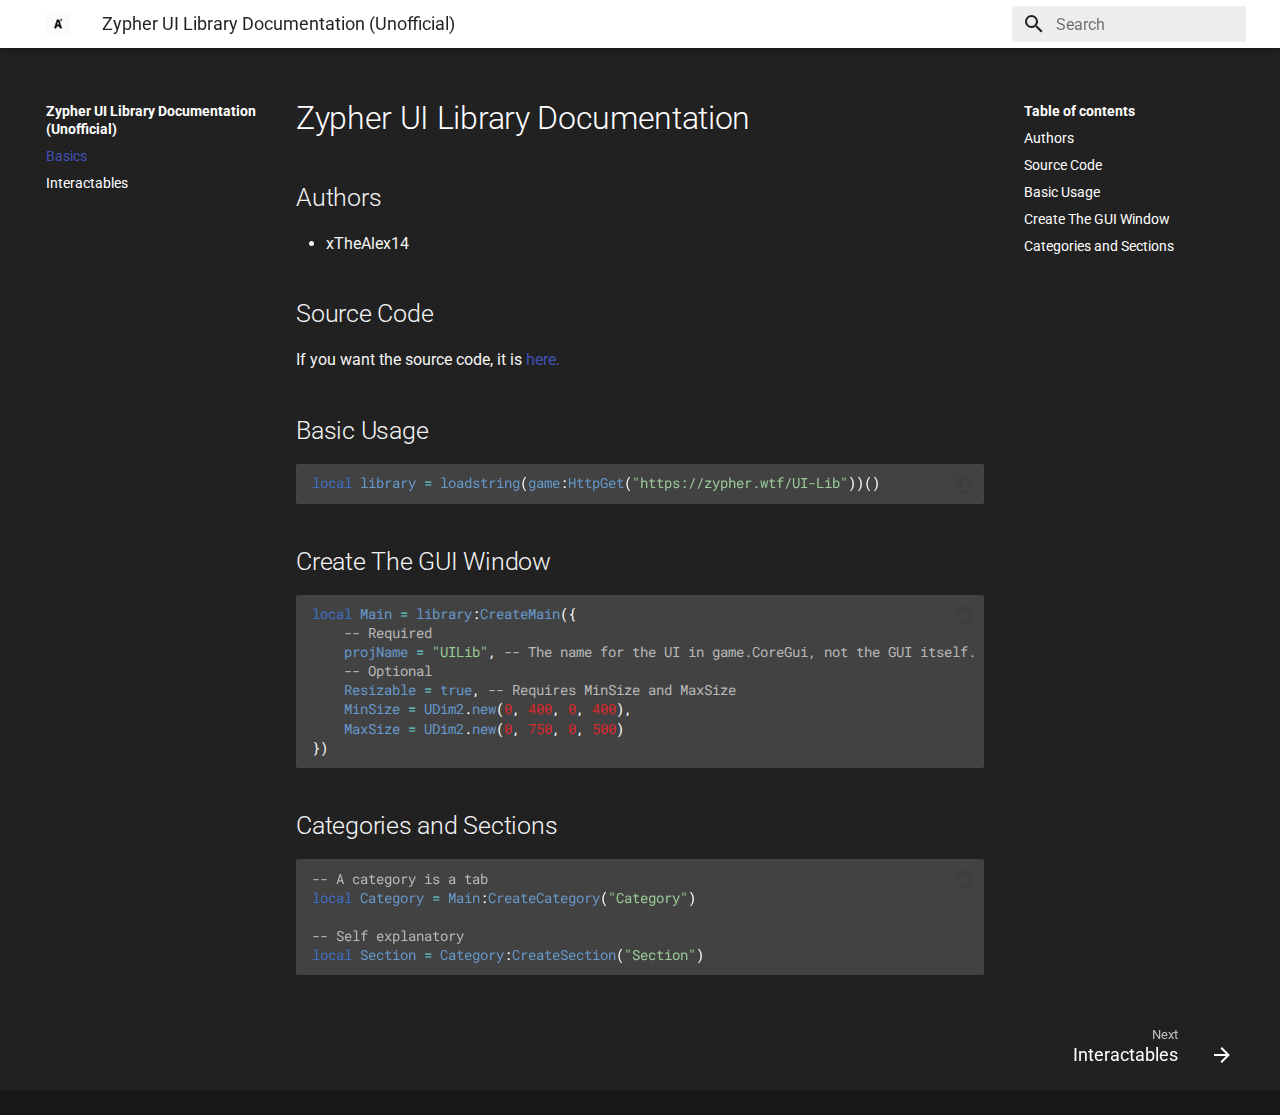
==== index.html @ fa1dda00 "Deployed f3097f0 with MkDocs version: 1.1.2" ====
<!doctype html>
<html lang="en" class="no-js">
  <head>
    
      <meta charset="utf-8">
      <meta name="viewport" content="width=device-width,initial-scale=1">
      
      
      
      
      <link rel="shortcut icon" href="images/favicon.png">
      <meta name="generator" content="mkdocs-1.1.2, mkdocs-material-6.2.8">
    
    
      
        <title>Zypher UI Library Documentation (Unofficial)</title>
      
    
    
      <link rel="stylesheet" href="assets/stylesheets/main.cb6bc1d0.min.css">
      
        
        <link rel="stylesheet" href="assets/stylesheets/palette.39b8e14a.min.css">
        
          
          
          <meta name="theme-color" content="#ffffff">
        
      
    
    
    
      
        
        <link rel="preconnect" href="https://fonts.gstatic.com" crossorigin>
        <link rel="stylesheet" href="https://fonts.googleapis.com/css?family=Roboto:300,400,400i,700%7CRoboto+Mono&display=fallback">
        <style>body,input{font-family:"Roboto",-apple-system,BlinkMacSystemFont,Helvetica,Arial,sans-serif}code,kbd,pre{font-family:"Roboto Mono",SFMono-Regular,Consolas,Menlo,monospace}</style>
      
    
    
    
      <link rel="stylesheet" href="stylesheets/dark_theme.css">
    
      <link rel="stylesheet" href="stylesheets/codehilite.css">
    
      <link rel="stylesheet" href="stylesheets/styles.css">
    
    
      
    
    
<link rel='icon' type="image/png" href='https://cdn.soldexe.tk/l9nUzdSO.png' />
<meta property="og:type" content="website" />
<meta property="og:title" content="Alpha X" />
<meta property="og:description" content="Alpha X Script Documentation" />
<meta property="og:url" content="None" />
<meta property="og:image" content="https://cdn.soldexe.tk/l9nUzdSO.png" />

  </head>
  
  
    
    
    
    
    
    <body dir="ltr" data-md-color-scheme="" data-md-color-primary="white" data-md-color-accent="gray">
      
  
    
    <input class="md-toggle" data-md-toggle="drawer" type="checkbox" id="__drawer" autocomplete="off">
    <input class="md-toggle" data-md-toggle="search" type="checkbox" id="__search" autocomplete="off">
    <label class="md-overlay" for="__drawer"></label>
    <div data-md-component="skip">
      
        
        <a href="#zypher-ui-library-documentation" class="md-skip">
          Skip to content
        </a>
      
    </div>
    <div data-md-component="announce">
      
    </div>
    
      

<header class="md-header" data-md-component="header">
  <nav class="md-header-nav md-grid" aria-label="Header">
    <a href="." title="Zypher UI Library Documentation (Unofficial)" class="md-header-nav__button md-logo" aria-label="Zypher UI Library Documentation (Unofficial)">
      
  <img src="assets/logo.png" alt="logo">

    </a>
    <label class="md-header-nav__button md-icon" for="__drawer">
      <svg xmlns="http://www.w3.org/2000/svg" viewBox="0 0 24 24"><path d="M3 6h18v2H3V6m0 5h18v2H3v-2m0 5h18v2H3v-2z"/></svg>
    </label>
    <div class="md-header-nav__title" data-md-component="header-title">
      <div class="md-header-nav__ellipsis">
        <div class="md-header-nav__topic">
          <span class="md-ellipsis">
            Zypher UI Library Documentation (Unofficial)
          </span>
        </div>
        <div class="md-header-nav__topic">
          <span class="md-ellipsis">
            
              Basics
            
          </span>
        </div>
      </div>
    </div>
    
      <label class="md-header-nav__button md-icon" for="__search">
        <svg xmlns="http://www.w3.org/2000/svg" viewBox="0 0 24 24"><path d="M9.5 3A6.5 6.5 0 0116 9.5c0 1.61-.59 3.09-1.56 4.23l.27.27h.79l5 5-1.5 1.5-5-5v-.79l-.27-.27A6.516 6.516 0 019.5 16 6.5 6.5 0 013 9.5 6.5 6.5 0 019.5 3m0 2C7 5 5 7 5 9.5S7 14 9.5 14 14 12 14 9.5 12 5 9.5 5z"/></svg>
      </label>
      
<div class="md-search" data-md-component="search" role="dialog">
  <label class="md-search__overlay" for="__search"></label>
  <div class="md-search__inner" role="search">
    <form class="md-search__form" name="search">
      <input type="text" class="md-search__input" name="query" aria-label="Search" placeholder="Search" autocapitalize="off" autocorrect="off" autocomplete="off" spellcheck="false" data-md-component="search-query" data-md-state="active" required>
      <label class="md-search__icon md-icon" for="__search">
        <svg xmlns="http://www.w3.org/2000/svg" viewBox="0 0 24 24"><path d="M9.5 3A6.5 6.5 0 0116 9.5c0 1.61-.59 3.09-1.56 4.23l.27.27h.79l5 5-1.5 1.5-5-5v-.79l-.27-.27A6.516 6.516 0 019.5 16 6.5 6.5 0 013 9.5 6.5 6.5 0 019.5 3m0 2C7 5 5 7 5 9.5S7 14 9.5 14 14 12 14 9.5 12 5 9.5 5z"/></svg>
        <svg xmlns="http://www.w3.org/2000/svg" viewBox="0 0 24 24"><path d="M20 11v2H8l5.5 5.5-1.42 1.42L4.16 12l7.92-7.92L13.5 5.5 8 11h12z"/></svg>
      </label>
      <button type="reset" class="md-search__icon md-icon" aria-label="Clear" data-md-component="search-reset" tabindex="-1">
        <svg xmlns="http://www.w3.org/2000/svg" viewBox="0 0 24 24"><path d="M19 6.41L17.59 5 12 10.59 6.41 5 5 6.41 10.59 12 5 17.59 6.41 19 12 13.41 17.59 19 19 17.59 13.41 12 19 6.41z"/></svg>
      </button>
    </form>
    <div class="md-search__output">
      <div class="md-search__scrollwrap" data-md-scrollfix>
        <div class="md-search-result" data-md-component="search-result">
          <div class="md-search-result__meta">
            Initializing search
          </div>
          <ol class="md-search-result__list"></ol>
        </div>
      </div>
    </div>
  </div>
</div>
    
    
  </nav>
</header>
    
    <div class="md-container" data-md-component="container">
      
      
        
      
      <main class="md-main" data-md-component="main">
        <div class="md-main__inner md-grid">
          
            
              
              <div class="md-sidebar md-sidebar--primary" data-md-component="navigation" >
                <div class="md-sidebar__scrollwrap">
                  <div class="md-sidebar__inner">
                    




<nav class="md-nav md-nav--primary" aria-label="Navigation" data-md-level="0">
  <label class="md-nav__title" for="__drawer">
    <a href="." title="Zypher UI Library Documentation (Unofficial)" class="md-nav__button md-logo" aria-label="Zypher UI Library Documentation (Unofficial)">
      
  <img src="assets/logo.png" alt="logo">

    </a>
    Zypher UI Library Documentation (Unofficial)
  </label>
  
  <ul class="md-nav__list" data-md-scrollfix>
    
      
      
      

  
  
    
  
  
    <li class="md-nav__item md-nav__item--active">
      
      <input class="md-nav__toggle md-toggle" data-md-toggle="toc" type="checkbox" id="__toc">
      
        
      
      
        <label class="md-nav__link md-nav__link--active" for="__toc">
          Basics
          <span class="md-nav__icon md-icon"></span>
        </label>
      
      <a href="." class="md-nav__link md-nav__link--active">
        Basics
      </a>
      
        
<nav class="md-nav md-nav--secondary" aria-label="Table of contents">
  
  
    
  
  
    <label class="md-nav__title" for="__toc">
      <span class="md-nav__icon md-icon"></span>
      Table of contents
    </label>
    <ul class="md-nav__list" data-md-scrollfix>
      
        <li class="md-nav__item">
  <a href="#authors" class="md-nav__link">
    Authors
  </a>
  
</li>
      
        <li class="md-nav__item">
  <a href="#source-code" class="md-nav__link">
    Source Code
  </a>
  
</li>
      
        <li class="md-nav__item">
  <a href="#basic-usage" class="md-nav__link">
    Basic Usage
  </a>
  
</li>
      
        <li class="md-nav__item">
  <a href="#create-the-gui-window" class="md-nav__link">
    Create The GUI Window
  </a>
  
</li>
      
        <li class="md-nav__item">
  <a href="#categories-and-sections" class="md-nav__link">
    Categories and Sections
  </a>
  
</li>
      
    </ul>
  
</nav>
      
    </li>
  

    
      
      
      

  
  
  
    <li class="md-nav__item">
      <a href="interactables/" class="md-nav__link">
        Interactables
      </a>
    </li>
  

    
  </ul>
</nav>
                  </div>
                </div>
              </div>
            
            
              
              <div class="md-sidebar md-sidebar--secondary" data-md-component="toc" >
                <div class="md-sidebar__scrollwrap">
                  <div class="md-sidebar__inner">
                    
<nav class="md-nav md-nav--secondary" aria-label="Table of contents">
  
  
    
  
  
    <label class="md-nav__title" for="__toc">
      <span class="md-nav__icon md-icon"></span>
      Table of contents
    </label>
    <ul class="md-nav__list" data-md-scrollfix>
      
        <li class="md-nav__item">
  <a href="#authors" class="md-nav__link">
    Authors
  </a>
  
</li>
      
        <li class="md-nav__item">
  <a href="#source-code" class="md-nav__link">
    Source Code
  </a>
  
</li>
      
        <li class="md-nav__item">
  <a href="#basic-usage" class="md-nav__link">
    Basic Usage
  </a>
  
</li>
      
        <li class="md-nav__item">
  <a href="#create-the-gui-window" class="md-nav__link">
    Create The GUI Window
  </a>
  
</li>
      
        <li class="md-nav__item">
  <a href="#categories-and-sections" class="md-nav__link">
    Categories and Sections
  </a>
  
</li>
      
    </ul>
  
</nav>
                  </div>
                </div>
              </div>
            
          
          <div class="md-content">
            <article class="md-content__inner md-typeset">
              
                
                
                <h1 id="zypher-ui-library-documentation">Zypher UI Library Documentation</h1>
<h2 id="authors">Authors</h2>
<ul>
<li>xTheAlex14</li>
</ul>
<h2 id="source-code">Source Code</h2>
<p>If you want the source code, it is <a href="https://zypher.wtf/UI-Lib">here.</a></p>
<h2 id="basic-usage">Basic Usage</h2>
<div class="highlight"><pre><span></span><code><span class="kd">local</span> <span class="n">library</span> <span class="o">=</span> <span class="n">loadstring</span><span class="p">(</span><span class="n">game</span><span class="p">:</span><span class="n">HttpGet</span><span class="p">(</span><span class="s2">&quot;https://zypher.wtf/UI-Lib&quot;</span><span class="p">))()</span>
</code></pre></div>
<h2 id="create-the-gui-window">Create The GUI Window</h2>
<div class="highlight"><pre><span></span><code><span class="kd">local</span> <span class="n">Main</span> <span class="o">=</span> <span class="n">library</span><span class="p">:</span><span class="n">CreateMain</span><span class="p">({</span>
    <span class="c1">-- Required</span>
    <span class="n">projName</span> <span class="o">=</span> <span class="s2">&quot;UILib&quot;</span><span class="p">,</span> <span class="c1">-- The name for the UI in game.CoreGui, not the GUI itself.</span>
    <span class="c1">-- Optional</span>
    <span class="n">Resizable</span> <span class="o">=</span> <span class="kc">true</span><span class="p">,</span> <span class="c1">-- Requires MinSize and MaxSize</span>
    <span class="n">MinSize</span> <span class="o">=</span> <span class="n">UDim2</span><span class="p">.</span><span class="n">new</span><span class="p">(</span><span class="mi">0</span><span class="p">,</span> <span class="mi">400</span><span class="p">,</span> <span class="mi">0</span><span class="p">,</span> <span class="mi">400</span><span class="p">),</span>
    <span class="n">MaxSize</span> <span class="o">=</span> <span class="n">UDim2</span><span class="p">.</span><span class="n">new</span><span class="p">(</span><span class="mi">0</span><span class="p">,</span> <span class="mi">750</span><span class="p">,</span> <span class="mi">0</span><span class="p">,</span> <span class="mi">500</span><span class="p">)</span>
<span class="p">})</span>
</code></pre></div>
<h2 id="categories-and-sections">Categories and Sections</h2>
<div class="highlight"><pre><span></span><code><span class="c1">-- A category is a tab</span>
<span class="kd">local</span> <span class="n">Category</span> <span class="o">=</span> <span class="n">Main</span><span class="p">:</span><span class="n">CreateCategory</span><span class="p">(</span><span class="s2">&quot;Category&quot;</span><span class="p">)</span>

<span class="c1">-- Self explanatory</span>
<span class="kd">local</span> <span class="n">Section</span> <span class="o">=</span> <span class="n">Category</span><span class="p">:</span><span class="n">CreateSection</span><span class="p">(</span><span class="s2">&quot;Section&quot;</span><span class="p">)</span>
</code></pre></div>
                
              
              
                


              
            </article>
          </div>
        </div>
      </main>
      
        
<footer class="md-footer">
  
    <div class="md-footer-nav">
      <nav class="md-footer-nav__inner md-grid" aria-label="Footer">
        
        
          <a href="interactables/" class="md-footer-nav__link md-footer-nav__link--next" rel="next">
            <div class="md-footer-nav__title">
              <div class="md-ellipsis">
                <span class="md-footer-nav__direction">
                  Next
                </span>
                Interactables
              </div>
            </div>
            <div class="md-footer-nav__button md-icon">
              <svg xmlns="http://www.w3.org/2000/svg" viewBox="0 0 24 24"><path d="M4 11v2h12l-5.5 5.5 1.42 1.42L19.84 12l-7.92-7.92L10.5 5.5 16 11H4z"/></svg>
            </div>
          </a>
        
      </nav>
    </div>
  
  <div class="md-footer-meta md-typeset">
    <div class="md-footer-meta__inner md-grid">
      <div class="md-footer-copyright">
        
      </div>
      
    </div>
  </div>
</footer>
      
    </div>
    
      <script src="assets/javascripts/vendor.18f0862e.min.js"></script>
      <script src="assets/javascripts/bundle.994580cf.min.js"></script><script id="__lang" type="application/json">{"clipboard.copy": "Copy to clipboard", "clipboard.copied": "Copied to clipboard", "search.config.lang": "en", "search.config.pipeline": "trimmer, stopWordFilter", "search.config.separator": "[\\s\\-]+", "search.placeholder": "Search", "search.result.placeholder": "Type to start searching", "search.result.none": "No matching documents", "search.result.one": "1 matching document", "search.result.other": "# matching documents", "search.result.more.one": "1 more on this page", "search.result.more.other": "# more on this page", "search.result.term.missing": "Missing"}</script>
      
      <script>
        app = initialize({
          base: ".",
          features: [],
          search: Object.assign({
            worker: "assets/javascripts/worker/search.9c0e82ba.min.js"
          }, typeof search !== "undefined" && search)
        })
      </script>
      
    
  </body>
</html>
---- assets/stylesheets/main.cb6bc1d0.min.css ----
html{box-sizing:border-box;-webkit-text-size-adjust:none;-moz-text-size-adjust:none;-ms-text-size-adjust:none;text-size-adjust:none}*,*::before,*::after{box-sizing:inherit}body{margin:0}a,button,label,input{-webkit-tap-highlight-color:transparent}a{color:inherit;text-decoration:none}hr{display:block;box-sizing:content-box;height:.05rem;padding:0;overflow:visible;border:0}small{font-size:80%}sub,sup{line-height:1em}img{border-style:none}table{border-collapse:separate;border-spacing:0}td,th{font-weight:400;vertical-align:top}button{margin:0;padding:0;font-size:inherit;background:transparent;border:0}input{border:0;outline:none}:root{--md-default-fg-color: hsla(0, 0%, 0%, 0.87);--md-default-fg-color--light: hsla(0, 0%, 0%, 0.54);--md-default-fg-color--lighter: hsla(0, 0%, 0%, 0.32);--md-default-fg-color--lightest: hsla(0, 0%, 0%, 0.07);--md-default-bg-color: hsla(0, 0%, 100%, 1);--md-default-bg-color--light: hsla(0, 0%, 100%, 0.7);--md-default-bg-color--lighter: hsla(0, 0%, 100%, 0.3);--md-default-bg-color--lightest: hsla(0, 0%, 100%, 0.12);--md-primary-fg-color: hsla(231, 48%, 48%, 1);--md-primary-fg-color--light: hsla(231, 44%, 56%, 1);--md-primary-fg-color--dark: hsla(232, 54%, 41%, 1);--md-primary-bg-color: hsla(0, 0%, 100%, 1);--md-primary-bg-color--light: hsla(0, 0%, 100%, 0.7);--md-accent-fg-color: hsla(231, 99%, 66%, 1);--md-accent-fg-color--transparent: hsla(231, 99%, 66%, 0.1);--md-accent-bg-color: hsla(0, 0%, 100%, 1);--md-accent-bg-color--light: hsla(0, 0%, 100%, 0.7)}:root>*{--md-code-fg-color: hsla(200, 18%, 26%, 1);--md-code-bg-color: hsla(0, 0%, 96%, 1);--md-code-hl-color: hsla(60, 100%, 50%, 0.5);--md-code-hl-number-color: hsla(0, 67%, 50%, 1);--md-code-hl-special-color: hsla(340, 83%, 47%, 1);--md-code-hl-function-color: hsla(291, 45%, 50%, 1);--md-code-hl-constant-color: hsla(250, 63%, 60%, 1);--md-code-hl-keyword-color: hsla(219, 54%, 51%, 1);--md-code-hl-string-color: hsla(150, 63%, 30%, 1);--md-code-hl-name-color: var(--md-code-fg-color);--md-code-hl-operator-color: var(--md-default-fg-color--light);--md-code-hl-punctuation-color: var(--md-default-fg-color--light);--md-code-hl-comment-color: var(--md-default-fg-color--light);--md-code-hl-generic-color: var(--md-default-fg-color--light);--md-code-hl-variable-color: var(--md-default-fg-color--light);--md-typeset-color: var(--md-default-fg-color);--md-typeset-a-color: var(--md-primary-fg-color);--md-typeset-mark-color: hsla(60, 100%, 50%, 0.5);--md-typeset-del-color: hsla(6, 90%, 60%, 0.15);--md-typeset-ins-color: hsla(150, 90%, 44%, 0.15);--md-typeset-kbd-color: hsla(0, 0%, 98%, 1);--md-typeset-kbd-accent-color: hsla(0, 100%, 100%, 1);--md-typeset-kbd-border-color: hsla(0, 0%, 72%, 1);--md-admonition-fg-color: var(--md-default-fg-color);--md-admonition-bg-color: var(--md-default-bg-color);--md-footer-fg-color: hsla(0, 0%, 100%, 1);--md-footer-fg-color--light: hsla(0, 0%, 100%, 0.7);--md-footer-fg-color--lighter: hsla(0, 0%, 100%, 0.3);--md-footer-bg-color: hsla(0, 0%, 0%, 0.87);--md-footer-bg-color--dark: hsla(0, 0%, 0%, 0.32)}.md-icon svg{display:block;width:1.2rem;height:1.2rem;fill:currentColor}body{-webkit-font-smoothing:antialiased;-moz-osx-font-smoothing:grayscale}body,input{color:var(--md-typeset-color);font-feature-settings:"kern","liga";font-family:-apple-system,BlinkMacSystemFont,Helvetica,Arial,sans-serif}code,pre,kbd{color:var(--md-typeset-color);font-feature-settings:"kern";font-family:SFMono-Regular,Consolas,Menlo,monospace}:root{--md-typeset-table--ascending: url("data:image/svg+xml;charset=utf-8,<?xml version='1.0' encoding='UTF-8'?><!DOCTYPE svg PUBLIC '-//W3C//DTD SVG 1.1//EN' 'http://www.w3.org/Graphics/SVG/1.1/DTD/svg11.dtd'><svg xmlns='http://www.w3.org/2000/svg' xmlns:xlink='http://www.w3.org/1999/xlink' version='1.1' id='mdi-arrow-down' width='24' height='24' viewBox='0 0 24 24'><path d='M11,4H13V16L18.5,10.5L19.92,11.92L12,19.84L4.08,11.92L5.5,10.5L11,16V4Z'/></svg>");--md-typeset-table--descending: url("data:image/svg+xml;charset=utf-8,<?xml version='1.0' encoding='UTF-8'?><!DOCTYPE svg PUBLIC '-//W3C//DTD SVG 1.1//EN' 'http://www.w3.org/Graphics/SVG/1.1/DTD/svg11.dtd'><svg xmlns='http://www.w3.org/2000/svg' xmlns:xlink='http://www.w3.org/1999/xlink' version='1.1' id='mdi-arrow-up' width='24' height='24' viewBox='0 0 24 24'><path d='M13,20H11V8L5.5,13.5L4.08,12.08L12,4.16L19.92,12.08L18.5,13.5L13,8V20Z'/></svg>")}.md-typeset{font-size:.8rem;line-height:1.6;-webkit-print-color-adjust:exact;color-adjust:exact}@media print{.md-typeset{font-size:.68rem}}.md-typeset p,.md-typeset ul,.md-typeset ol,.md-typeset dl,.md-typeset blockquote{margin:1em 0}.md-typeset h1{margin:0 0 1.25em;color:var(--md-default-fg-color--light);font-weight:300;font-size:2em;line-height:1.3;letter-spacing:-0.01em}.md-typeset h2{margin:1.6em 0 .64em;font-weight:300;font-size:1.5625em;line-height:1.4;letter-spacing:-0.01em}.md-typeset h3{margin:1.6em 0 .8em;font-weight:400;font-size:1.25em;line-height:1.5;letter-spacing:-0.01em}.md-typeset h2+h3{margin-top:.8em}.md-typeset h4{margin:1em 0;font-weight:700;letter-spacing:-0.01em}.md-typeset h5,.md-typeset h6{margin:1.25em 0;color:var(--md-default-fg-color--light);font-weight:700;font-size:.8em;letter-spacing:-0.01em}.md-typeset h5{text-transform:uppercase}.md-typeset hr{margin:1.5em 0;border-bottom:.05rem solid var(--md-default-fg-color--lightest)}.md-typeset a{color:var(--md-typeset-a-color);word-break:break-word}.md-typeset a,.md-typeset a::before{transition:color 125ms}.md-typeset a:focus,.md-typeset a:hover{color:var(--md-accent-fg-color)}.md-typeset code,.md-typeset pre,.md-typeset kbd{color:var(--md-code-fg-color);direction:ltr}@media print{.md-typeset code,.md-typeset pre,.md-typeset kbd{white-space:pre-wrap}}.md-typeset code{padding:0 .2941176471em;font-size:.85em;word-break:break-word;background-color:var(--md-code-bg-color);border-radius:.1rem;-webkit-box-decoration-break:clone;box-decoration-break:clone}.md-typeset code:not(.focus-visible){outline:none;-webkit-tap-highlight-color:transparent}.md-typeset h1 code,.md-typeset h2 code,.md-typeset h3 code,.md-typeset h4 code,.md-typeset h5 code,.md-typeset h6 code{margin:initial;padding:initial;background-color:transparent;box-shadow:none}.md-typeset a>code{color:currentColor}.md-typeset pre{position:relative;margin:1em 0;line-height:1.4}.md-typeset pre>code{display:block;margin:0;padding:.7720588235em 1.1764705882em;overflow:auto;word-break:normal;box-shadow:none;-webkit-box-decoration-break:slice;box-decoration-break:slice;touch-action:auto;scrollbar-width:thin;scrollbar-color:var(--md-default-fg-color--lighter) transparent}.md-typeset pre>code:hover{scrollbar-color:var(--md-accent-fg-color) transparent}.md-typeset pre>code::-webkit-scrollbar{width:.2rem;height:.2rem}.md-typeset pre>code::-webkit-scrollbar-thumb{background-color:var(--md-default-fg-color--lighter)}.md-typeset pre>code::-webkit-scrollbar-thumb:hover{background-color:var(--md-accent-fg-color)}@media screen and (max-width: 44.9375em){.md-typeset>pre{margin:1em -0.8rem}.md-typeset>pre code{border-radius:0}}.md-typeset kbd{display:inline-block;padding:0 .6666666667em;color:var(--md-default-fg-color);font-size:.75em;vertical-align:text-top;word-break:break-word;background-color:var(--md-typeset-kbd-color);border-radius:.1rem;box-shadow:0 .1rem 0 .05rem var(--md-typeset-kbd-border-color),0 .1rem 0 var(--md-typeset-kbd-border-color),0 -0.1rem .2rem var(--md-typeset-kbd-accent-color) inset}.md-typeset mark{color:inherit;word-break:break-word;background-color:var(--md-typeset-mark-color);-webkit-box-decoration-break:clone;box-decoration-break:clone}.md-typeset abbr{text-decoration:none;border-bottom:.05rem dotted var(--md-default-fg-color--light);cursor:help}@media(hover: none){.md-typeset abbr{position:relative}.md-typeset abbr[title]:focus::after,.md-typeset abbr[title]:hover::after{box-shadow:0 2px 2px 0 rgba(0,0,0,.14),0 1px 5px 0 rgba(0,0,0,.12),0 3px 1px -2px rgba(0,0,0,.2);position:absolute;left:0;display:inline-block;width:auto;min-width:-webkit-max-content;min-width:-moz-max-content;min-width:max-content;max-width:80%;margin-top:2em;padding:.2rem .3rem;color:var(--md-default-bg-color);font-size:.7rem;background-color:var(--md-default-fg-color);border-radius:.1rem;content:attr(title)}}.md-typeset small{opacity:.75}.md-typeset sup,.md-typeset sub{margin-left:.078125em}[dir=rtl] .md-typeset sup,[dir=rtl] .md-typeset sub{margin-right:.078125em;margin-left:initial}.md-typeset blockquote{padding-left:.6rem;color:var(--md-default-fg-color--light);border-left:.2rem solid var(--md-default-fg-color--lighter)}[dir=rtl] .md-typeset blockquote{padding-right:.6rem;padding-left:initial;border-right:.2rem solid var(--md-default-fg-color--lighter);border-left:initial}.md-typeset ul{list-style-type:disc}.md-typeset ul,.md-typeset ol{margin-left:.625em;padding:0}[dir=rtl] .md-typeset ul,[dir=rtl] .md-typeset ol{margin-right:.625em;margin-left:initial}.md-typeset ul ol,.md-typeset ol ol{list-style-type:lower-alpha}.md-typeset ul ol ol,.md-typeset ol ol ol{list-style-type:lower-roman}.md-typeset ul li,.md-typeset ol li{margin-bottom:.5em;margin-left:1.25em}[dir=rtl] .md-typeset ul li,[dir=rtl] .md-typeset ol li{margin-right:1.25em;margin-left:initial}.md-typeset ul li p,.md-typeset ul li blockquote,.md-typeset ol li p,.md-typeset ol li blockquote{margin:.5em 0}.md-typeset ul li:last-child,.md-typeset ol li:last-child{margin-bottom:0}.md-typeset ul li ul,.md-typeset ul li ol,.md-typeset ol li ul,.md-typeset ol li ol{margin:.5em 0 .5em .625em}[dir=rtl] .md-typeset ul li ul,[dir=rtl] .md-typeset ul li ol,[dir=rtl] .md-typeset ol li ul,[dir=rtl] .md-typeset ol li ol{margin-right:.625em;margin-left:initial}.md-typeset dd{margin:1em 0 1.5em 1.875em}[dir=rtl] .md-typeset dd{margin-right:1.875em;margin-left:initial}.md-typeset img,.md-typeset svg{max-width:100%;height:auto}.md-typeset img[align=left],.md-typeset svg[align=left]{margin:1em;margin-left:0}.md-typeset img[align=right],.md-typeset svg[align=right]{margin:1em;margin-right:0}.md-typeset img[align]:only-child,.md-typeset svg[align]:only-child{margin-top:0}.md-typeset figure{width:-webkit-fit-content;width:-moz-fit-content;width:fit-content;max-width:100%;margin:0 auto;text-align:center}.md-typeset figure img{display:block}.md-typeset figcaption{max-width:24rem;margin:1em auto 2em;font-style:italic}.md-typeset iframe{max-width:100%}.md-typeset table:not([class]){display:inline-block;max-width:100%;overflow:auto;font-size:.64rem;background-color:var(--md-default-bg-color);border-radius:.1rem;box-shadow:0 .2rem .5rem rgba(0,0,0,.05),0 0 .05rem rgba(0,0,0,.1);touch-action:auto}@media print{.md-typeset table:not([class]){display:table}}.md-typeset table:not([class])+*{margin-top:1.5em}.md-typeset table:not([class]) th>*:first-child,.md-typeset table:not([class]) td>*:first-child{margin-top:0}.md-typeset table:not([class]) th>*:last-child,.md-typeset table:not([class]) td>*:last-child{margin-bottom:0}.md-typeset table:not([class]) th:not([align]),.md-typeset table:not([class]) td:not([align]){text-align:left}[dir=rtl] .md-typeset table:not([class]) th:not([align]),[dir=rtl] .md-typeset table:not([class]) td:not([align]){text-align:right}.md-typeset table:not([class]) th{min-width:5rem;padding:.9375em 1.25em;color:var(--md-default-bg-color);vertical-align:top;background-color:var(--md-default-fg-color--light)}.md-typeset table:not([class]) th a{color:inherit}.md-typeset table:not([class]) td{padding:.9375em 1.25em;vertical-align:top;border-top:.05rem solid var(--md-default-fg-color--lightest)}.md-typeset table:not([class]) tr{transition:background-color 125ms}.md-typeset table:not([class]) tr:hover{background-color:rgba(0,0,0,.035);box-shadow:0 .05rem 0 var(--md-default-bg-color) inset}.md-typeset table:not([class]) tr:first-child td{border-top:0}.md-typeset table:not([class]) a{word-break:normal}.md-typeset table th[role=columnheader]{cursor:pointer}.md-typeset table th[role=columnheader]::after{display:inline-block;width:1.2em;height:1.2em;margin-left:.5em;vertical-align:sub;-webkit-mask-repeat:no-repeat;mask-repeat:no-repeat;-webkit-mask-size:contain;mask-size:contain;content:""}.md-typeset table th[role=columnheader][aria-sort=ascending]::after{background-color:currentColor;-webkit-mask-image:var(--md-typeset-table--ascending);mask-image:var(--md-typeset-table--ascending)}.md-typeset table th[role=columnheader][aria-sort=descending]::after{background-color:currentColor;-webkit-mask-image:var(--md-typeset-table--descending);mask-image:var(--md-typeset-table--descending)}.md-typeset__scrollwrap{margin:1em -0.8rem;overflow-x:auto;touch-action:auto}.md-typeset__table{display:inline-block;margin-bottom:.5em;padding:0 .8rem}@media print{.md-typeset__table{display:block}}html .md-typeset__table table{display:table;width:100%;margin:0;overflow:hidden}html{height:100%;overflow-x:hidden;font-size:125%}@media screen and (min-width: 100em){html{font-size:137.5%}}@media screen and (min-width: 125em){html{font-size:150%}}body{position:relative;display:flex;flex-direction:column;width:100%;min-height:100%;font-size:.5rem;background-color:var(--md-default-bg-color)}@media print{body{display:block}}@media screen and (max-width: 59.9375em){body[data-md-state=lock]{position:fixed}}.md-grid{max-width:61rem;margin-right:auto;margin-left:auto}.md-container{display:flex;flex-direction:column;flex-grow:1}@media print{.md-container{display:block}}.md-main{flex-grow:1}.md-main__inner{display:flex;height:100%;margin-top:1.5rem}.md-ellipsis{overflow:hidden;white-space:nowrap;text-overflow:ellipsis}.md-toggle{display:none}.md-skip{position:fixed;z-index:-1;margin:.5rem;padding:.3rem .5rem;color:var(--md-default-bg-color);font-size:.64rem;background-color:var(--md-default-fg-color);border-radius:.1rem;transform:translateY(0.4rem);opacity:0}.md-skip:focus{z-index:10;transform:translateY(0);opacity:1;transition:transform 250ms cubic-bezier(0.4, 0, 0.2, 1),opacity 175ms 75ms}@page{margin:25mm}.md-announce{overflow:auto;background-color:var(--md-footer-bg-color)}@media print{.md-announce{display:none}}.md-announce__inner{margin:.6rem auto;padding:0 .8rem;color:var(--md-footer-fg-color);font-size:.7rem}.md-typeset .md-button{display:inline-block;padding:.625em 2em;color:var(--md-primary-fg-color);font-weight:700;border:.1rem solid currentColor;border-radius:.1rem;transition:color 125ms,background-color 125ms,border-color 125ms}.md-typeset .md-button--primary{color:var(--md-primary-bg-color);background-color:var(--md-primary-fg-color);border-color:var(--md-primary-fg-color)}.md-typeset .md-button:focus,.md-typeset .md-button:hover{color:var(--md-accent-bg-color);background-color:var(--md-accent-fg-color);border-color:var(--md-accent-fg-color)}:root{--md-clipboard-icon: url("data:image/svg+xml;charset=utf-8,<?xml version='1.0' encoding='UTF-8'?><!DOCTYPE svg PUBLIC '-//W3C//DTD SVG 1.1//EN' 'http://www.w3.org/Graphics/SVG/1.1/DTD/svg11.dtd'><svg xmlns='http://www.w3.org/2000/svg' xmlns:xlink='http://www.w3.org/1999/xlink' version='1.1' id='mdi-content-copy' width='24' height='24' viewBox='0 0 24 24'><path d='M19,21H8V7H19M19,5H8A2,2 0 0,0 6,7V21A2,2 0 0,0 8,23H19A2,2 0 0,0 21,21V7A2,2 0 0,0 19,5M16,1H4A2,2 0 0,0 2,3V17H4V3H16V1Z'/></svg>")}.md-clipboard{position:absolute;top:.5em;right:.5em;z-index:1;width:1.5em;height:1.5em;color:var(--md-default-fg-color--lightest);border-radius:.1rem;cursor:pointer;transition:color 250ms}@media print{.md-clipboard{display:none}}:hover>.md-clipboard{color:var(--md-default-fg-color--light)}.md-clipboard:focus,.md-clipboard:hover{color:var(--md-accent-fg-color)}.md-clipboard::after{display:block;width:1.125em;height:1.125em;margin:0 auto;background-color:currentColor;-webkit-mask-image:var(--md-clipboard-icon);mask-image:var(--md-clipboard-icon);-webkit-mask-repeat:no-repeat;mask-repeat:no-repeat;-webkit-mask-size:contain;mask-size:contain;content:""}.md-content{flex-grow:1;overflow:hidden;scroll-padding-top:51.2rem}.md-content__inner{margin:0 .8rem 1.2rem;padding-top:.6rem}@media screen and (min-width: 76.25em){.md-sidebar--primary:not([hidden])~.md-content>.md-content__inner{margin-left:1.2rem}[dir=rtl] .md-sidebar--primary:not([hidden])~.md-content>.md-content__inner{margin-right:1.2rem;margin-left:.8rem}.md-sidebar--secondary:not([hidden])~.md-content>.md-content__inner{margin-right:1.2rem}[dir=rtl] .md-sidebar--secondary:not([hidden])~.md-content>.md-content__inner{margin-right:.8rem;margin-left:1.2rem}}.md-content__inner::before{display:block;height:.4rem;content:""}.md-content__inner>:last-child{margin-bottom:0}.md-content__button{float:right;margin:.4rem 0;margin-left:.4rem;padding:0}@media print{.md-content__button{display:none}}[dir=rtl] .md-content__button{float:left;margin-right:.4rem;margin-left:initial}[dir=rtl] .md-content__button svg{transform:scaleX(-1)}.md-typeset .md-content__button{color:var(--md-default-fg-color--lighter)}.md-content__button svg{display:inline;vertical-align:top}.md-dialog{box-shadow:0 2px 2px 0 rgba(0,0,0,.14),0 1px 5px 0 rgba(0,0,0,.12),0 3px 1px -2px rgba(0,0,0,.2);position:fixed;right:.8rem;bottom:.8rem;left:initial;z-index:2;display:block;min-width:11.1rem;padding:.4rem .6rem;color:var(--md-default-bg-color);font-size:.7rem;background-color:var(--md-default-fg-color);border:none;border-radius:.1rem;transform:translateY(100%);opacity:0;transition:transform 0ms 400ms,opacity 400ms}@media print{.md-dialog{display:none}}[dir=rtl] .md-dialog{right:initial;left:.8rem}.md-dialog[data-md-state=open]{transform:translateY(0);opacity:1;transition:transform 400ms cubic-bezier(0.075, 0.85, 0.175, 1),opacity 400ms}.md-header{position:-webkit-sticky;position:sticky;top:0;right:0;left:0;z-index:2;color:var(--md-primary-bg-color);background-color:var(--md-primary-fg-color);box-shadow:0 0 .2rem rgba(0,0,0,0),0 .2rem .4rem rgba(0,0,0,0);transition:color 250ms,background-color 250ms}@media print{.md-header{display:none}}.md-header[data-md-state=shadow]{box-shadow:0 0 .2rem rgba(0,0,0,.1),0 .2rem .4rem rgba(0,0,0,.2);transition:transform 250ms cubic-bezier(0.1, 0.7, 0.1, 1),color 250ms,background-color 250ms,box-shadow 250ms}.md-header[data-md-state=hidden]{transform:translateY(-100%);transition:transform 250ms cubic-bezier(0.8, 0, 0.6, 1),color 250ms,background-color 250ms,box-shadow 250ms}.md-header-nav{display:flex;align-items:center;padding:0 .2rem}.md-header-nav__button{position:relative;z-index:1;display:inline-block;margin:.2rem;padding:.4rem;color:currentColor;vertical-align:middle;cursor:pointer;transition:opacity 250ms}.md-header-nav__button:focus,.md-header-nav__button:hover{opacity:.7}.md-header-nav__button:not(.focus-visible){outline:none}.md-header-nav__button.md-logo{margin:.2rem;padding:.4rem}@media screen and (max-width: 76.1875em){.md-header-nav__button.md-logo{display:none}}.md-header-nav__button.md-logo img,.md-header-nav__button.md-logo svg{display:block;width:1.2rem;height:1.2rem;fill:currentColor}@media screen and (min-width: 60em){.md-header-nav__button[for=__search]{display:none}}.no-js .md-header-nav__button[for=__search]{display:none}[dir=rtl] .md-header-nav__button[for=__search] svg{transform:scaleX(-1)}@media screen and (min-width: 76.25em){.md-header-nav__button[for=__drawer]{display:none}}.md-header-nav__topic{position:absolute;display:flex;max-width:100%;transition:transform 400ms cubic-bezier(0.1, 0.7, 0.1, 1),opacity 150ms}.md-header-nav__topic+.md-header-nav__topic{z-index:-1;transform:translateX(1.25rem);opacity:0;transition:transform 400ms cubic-bezier(1, 0.7, 0.1, 0.1),opacity 150ms;pointer-events:none}[dir=rtl] .md-header-nav__topic+.md-header-nav__topic{transform:translateX(-1.25rem)}.md-header-nav__title{flex-grow:1;height:2.4rem;margin-right:.4rem;margin-left:1rem;font-size:.9rem;line-height:2.4rem}.md-header-nav__title[data-md-state=active] .md-header-nav__topic{z-index:-1;transform:translateX(-1.25rem);opacity:0;transition:transform 400ms cubic-bezier(1, 0.7, 0.1, 0.1),opacity 150ms;pointer-events:none}[dir=rtl] .md-header-nav__title[data-md-state=active] .md-header-nav__topic{transform:translateX(1.25rem)}.md-header-nav__title[data-md-state=active] .md-header-nav__topic+.md-header-nav__topic{z-index:0;transform:translateX(0);opacity:1;transition:transform 400ms cubic-bezier(0.1, 0.7, 0.1, 1),opacity 150ms;pointer-events:initial}.md-header-nav__title>.md-header-nav__ellipsis{position:relative;width:100%;height:100%}.md-header-nav__source{display:none}@media screen and (min-width: 60em){.md-header-nav__source{display:block;width:11.7rem;max-width:11.7rem;margin-left:1rem}[dir=rtl] .md-header-nav__source{margin-right:1rem;margin-left:initial}}@media screen and (min-width: 76.25em){.md-header-nav__source{margin-left:1.4rem}[dir=rtl] .md-header-nav__source{margin-right:1.4rem}}.md-footer{color:var(--md-footer-fg-color);background-color:var(--md-footer-bg-color)}@media print{.md-footer{display:none}}.md-footer-nav__inner{padding:.2rem;overflow:auto}.md-footer-nav__link{display:flex;padding-top:1.4rem;padding-bottom:.4rem;transition:opacity 250ms}@media screen and (min-width: 45em){.md-footer-nav__link{width:50%}}.md-footer-nav__link:focus,.md-footer-nav__link:hover{opacity:.7}.md-footer-nav__link--prev{float:left}@media screen and (max-width: 44.9375em){.md-footer-nav__link--prev{width:25%}.md-footer-nav__link--prev .md-footer-nav__title{display:none}}[dir=rtl] .md-footer-nav__link--prev{float:right}[dir=rtl] .md-footer-nav__link--prev svg{transform:scaleX(-1)}.md-footer-nav__link--next{float:right;text-align:right}@media screen and (max-width: 44.9375em){.md-footer-nav__link--next{width:75%}}[dir=rtl] .md-footer-nav__link--next{float:left;text-align:left}[dir=rtl] .md-footer-nav__link--next svg{transform:scaleX(-1)}.md-footer-nav__title{position:relative;flex-grow:1;max-width:calc(100% - 2.4rem);padding:0 1rem;font-size:.9rem;line-height:2.4rem}.md-footer-nav__button{margin:.2rem;padding:.4rem}.md-footer-nav__direction{position:absolute;right:0;left:0;margin-top:-1rem;padding:0 1rem;font-size:.64rem;opacity:.7}.md-footer-meta{background-color:var(--md-footer-bg-color--dark)}.md-footer-meta__inner{display:flex;flex-wrap:wrap;justify-content:space-between;padding:.2rem}html .md-footer-meta.md-typeset a{color:var(--md-footer-fg-color--light)}html .md-footer-meta.md-typeset a:focus,html .md-footer-meta.md-typeset a:hover{color:var(--md-footer-fg-color)}.md-footer-copyright{width:100%;margin:auto .6rem;padding:.4rem 0;color:var(--md-footer-fg-color--lighter);font-size:.64rem}@media screen and (min-width: 45em){.md-footer-copyright{width:auto}}.md-footer-copyright__highlight{color:var(--md-footer-fg-color--light)}.md-footer-social{margin:0 .4rem;padding:.2rem 0 .6rem}@media screen and (min-width: 45em){.md-footer-social{padding:.6rem 0}}.md-footer-social__link{display:inline-block;width:1.6rem;height:1.6rem;text-align:center}.md-footer-social__link::before{line-height:1.9}.md-footer-social__link svg{max-height:.8rem;vertical-align:-25%;fill:currentColor}:root{--md-nav-icon--prev: url("data:image/svg+xml;charset=utf-8,<?xml version='1.0' encoding='UTF-8'?><!DOCTYPE svg PUBLIC '-//W3C//DTD SVG 1.1//EN' 'http://www.w3.org/Graphics/SVG/1.1/DTD/svg11.dtd'><svg xmlns='http://www.w3.org/2000/svg' xmlns:xlink='http://www.w3.org/1999/xlink' version='1.1' id='mdi-arrow-left' width='24' height='24' viewBox='0 0 24 24'><path d='M20,11V13H8L13.5,18.5L12.08,19.92L4.16,12L12.08,4.08L13.5,5.5L8,11H20Z'/></svg>");--md-nav-icon--next: url("data:image/svg+xml;charset=utf-8,<?xml version='1.0' encoding='UTF-8'?><!DOCTYPE svg PUBLIC '-//W3C//DTD SVG 1.1//EN' 'http://www.w3.org/Graphics/SVG/1.1/DTD/svg11.dtd'><svg xmlns='http://www.w3.org/2000/svg' xmlns:xlink='http://www.w3.org/1999/xlink' version='1.1' id='mdi-chevron-right' width='24' height='24' viewBox='0 0 24 24'><path d='M8.59,16.58L13.17,12L8.59,7.41L10,6L16,12L10,18L8.59,16.58Z'/></svg>");--md-toc-icon: url("data:image/svg+xml;charset=utf-8,<?xml version='1.0' encoding='UTF-8'?><!DOCTYPE svg PUBLIC '-//W3C//DTD SVG 1.1//EN' 'http://www.w3.org/Graphics/SVG/1.1/DTD/svg11.dtd'><svg xmlns='http://www.w3.org/2000/svg' xmlns:xlink='http://www.w3.org/1999/xlink' version='1.1' id='mdi-table-of-contents' width='24' height='24' viewBox='0 0 24 24'><path d='M3,9H17V7H3V9M3,13H17V11H3V13M3,17H17V15H3V17M19,17H21V15H19V17M19,7V9H21V7H19M19,13H21V11H19V13Z'/></svg>")}.md-nav{font-size:.7rem;line-height:1.3}.md-nav__title{display:block;padding:0 .6rem;overflow:hidden;font-weight:700;text-overflow:ellipsis}.md-nav__title .md-nav__button{display:none}.md-nav__title .md-nav__button img{width:auto;height:100%}.md-nav__title .md-nav__button.md-logo img,.md-nav__title .md-nav__button.md-logo svg{display:block;width:2.4rem;height:2.4rem;fill:currentColor}.md-nav__list{margin:0;padding:0;list-style:none}.md-nav__item{padding:0 .6rem}.md-nav__item .md-nav__item{padding-right:0}[dir=rtl] .md-nav__item .md-nav__item{padding-right:.6rem;padding-left:0}.md-nav__link{display:block;margin-top:.625em;overflow:hidden;text-overflow:ellipsis;cursor:pointer;transition:color 125ms;scroll-snap-align:start}.md-nav__link[data-md-state=blur]{color:var(--md-default-fg-color--light)}.md-nav__item .md-nav__link--active{color:var(--md-typeset-a-color)}.md-nav__item--nested>.md-nav__link{color:inherit}.md-nav__link:focus,.md-nav__link:hover{color:var(--md-accent-fg-color)}.md-nav--primary .md-nav__link[for=__toc]{display:none}.md-nav--primary .md-nav__link[for=__toc] .md-icon::after{display:block;width:100%;height:100%;-webkit-mask-image:var(--md-toc-icon);mask-image:var(--md-toc-icon);background-color:currentColor}.md-nav--primary .md-nav__link[for=__toc]~.md-nav{display:none}.md-nav__source{display:none}@media screen and (max-width: 76.1875em){.md-nav--primary,.md-nav--primary .md-nav{position:absolute;top:0;right:0;left:0;z-index:1;display:flex;flex-direction:column;height:100%;background-color:var(--md-default-bg-color)}.md-nav--primary .md-nav__title,.md-nav--primary .md-nav__item{font-size:.8rem;line-height:1.5}.md-nav--primary .md-nav__title{position:relative;height:5.6rem;padding:3rem .8rem .2rem;color:var(--md-default-fg-color--light);font-weight:400;line-height:2.4rem;white-space:nowrap;background-color:var(--md-default-fg-color--lightest);cursor:pointer}.md-nav--primary .md-nav__title .md-nav__icon{position:absolute;top:.4rem;left:.4rem;display:block;width:1.2rem;height:1.2rem;margin:.2rem}[dir=rtl] .md-nav--primary .md-nav__title .md-nav__icon{right:.4rem;left:initial}.md-nav--primary .md-nav__title .md-nav__icon::after{display:block;width:100%;height:100%;background-color:currentColor;-webkit-mask-image:var(--md-nav-icon--prev);mask-image:var(--md-nav-icon--prev);-webkit-mask-repeat:no-repeat;mask-repeat:no-repeat;-webkit-mask-size:contain;mask-size:contain;content:""}.md-nav--primary .md-nav__title~.md-nav__list{overflow-y:auto;background-color:var(--md-default-bg-color);box-shadow:0 .05rem 0 var(--md-default-fg-color--lightest) inset;-webkit-scroll-snap-type:y mandatory;-ms-scroll-snap-type:y mandatory;scroll-snap-type:y mandatory;touch-action:pan-y}.md-nav--primary .md-nav__title~.md-nav__list>:first-child{border-top:0}.md-nav--primary .md-nav__title[for=__drawer]{color:var(--md-primary-bg-color);background-color:var(--md-primary-fg-color)}.md-nav--primary .md-nav__title .md-logo{position:absolute;top:.2rem;left:.2rem;display:block;margin:.2rem;padding:.4rem}[dir=rtl] .md-nav--primary .md-nav__title .md-logo{right:.2rem;left:initial}.md-nav--primary .md-nav__list{flex:1}.md-nav--primary .md-nav__item{padding:0;border-top:.05rem solid var(--md-default-fg-color--lightest)}.md-nav--primary .md-nav__item--nested>.md-nav__link{padding-right:2.4rem}[dir=rtl] .md-nav--primary .md-nav__item--nested>.md-nav__link{padding-right:.8rem;padding-left:2.4rem}.md-nav--primary .md-nav__item--active>.md-nav__link{color:var(--md-typeset-a-color)}.md-nav--primary .md-nav__item--active>.md-nav__link:focus,.md-nav--primary .md-nav__item--active>.md-nav__link:hover{color:var(--md-accent-fg-color)}.md-nav--primary .md-nav__link{position:relative;margin-top:0;padding:.6rem .8rem}.md-nav--primary .md-nav__link .md-nav__icon{position:absolute;top:50%;right:.6rem;width:1.2rem;height:1.2rem;margin-top:-0.6rem;color:inherit;font-size:1.2rem}[dir=rtl] .md-nav--primary .md-nav__link .md-nav__icon{right:initial;left:.6rem}.md-nav--primary .md-nav__link .md-nav__icon::after{display:block;width:100%;height:100%;background-color:currentColor;-webkit-mask-image:var(--md-nav-icon--next);mask-image:var(--md-nav-icon--next);-webkit-mask-repeat:no-repeat;mask-repeat:no-repeat;-webkit-mask-size:contain;mask-size:contain;content:""}[dir=rtl] .md-nav--primary .md-nav__icon::after{transform:scale(-1)}.md-nav--primary .md-nav--secondary .md-nav__link{position:static}.md-nav--primary .md-nav--secondary .md-nav{position:static;background-color:transparent}.md-nav--primary .md-nav--secondary .md-nav .md-nav__link{padding-left:1.4rem}[dir=rtl] .md-nav--primary .md-nav--secondary .md-nav .md-nav__link{padding-right:1.4rem;padding-left:initial}.md-nav--primary .md-nav--secondary .md-nav .md-nav .md-nav__link{padding-left:2rem}[dir=rtl] .md-nav--primary .md-nav--secondary .md-nav .md-nav .md-nav__link{padding-right:2rem;padding-left:initial}.md-nav--primary .md-nav--secondary .md-nav .md-nav .md-nav .md-nav__link{padding-left:2.6rem}[dir=rtl] .md-nav--primary .md-nav--secondary .md-nav .md-nav .md-nav .md-nav__link{padding-right:2.6rem;padding-left:initial}.md-nav--primary .md-nav--secondary .md-nav .md-nav .md-nav .md-nav .md-nav__link{padding-left:3.2rem}[dir=rtl] .md-nav--primary .md-nav--secondary .md-nav .md-nav .md-nav .md-nav .md-nav__link{padding-right:3.2rem;padding-left:initial}.md-nav--secondary{background-color:transparent}.md-nav__toggle~.md-nav{display:flex;transform:translateX(100%);opacity:0;transition:transform 250ms cubic-bezier(0.8, 0, 0.6, 1),opacity 125ms 50ms}[dir=rtl] .md-nav__toggle~.md-nav{transform:translateX(-100%)}.md-nav__toggle:checked~.md-nav{transform:translateX(0);opacity:1;transition:transform 250ms cubic-bezier(0.4, 0, 0.2, 1),opacity 125ms 125ms}.md-nav__toggle:checked~.md-nav>.md-nav__list{-webkit-backface-visibility:hidden;backface-visibility:hidden}}@media screen and (max-width: 59.9375em){.md-nav--primary .md-nav__link[for=__toc]{display:block;padding-right:2.4rem}[dir=rtl] .md-nav--primary .md-nav__link[for=__toc]{padding-right:.8rem;padding-left:2.4rem}.md-nav--primary .md-nav__link[for=__toc] .md-icon::after{content:""}.md-nav--primary .md-nav__link[for=__toc]+.md-nav__link{display:none}.md-nav--primary .md-nav__link[for=__toc]~.md-nav{display:flex}.md-nav__source{display:block;padding:0 .2rem;color:var(--md-primary-bg-color);background-color:var(--md-primary-fg-color--dark)}}@media screen and (min-width: 60em)and (max-width: 76.1875em){.md-nav--integrated .md-nav__link[for=__toc]{display:block;padding-right:2.4rem;scroll-snap-align:initial}[dir=rtl] .md-nav--integrated .md-nav__link[for=__toc]{padding-right:.8rem;padding-left:2.4rem}.md-nav--integrated .md-nav__link[for=__toc] .md-icon::after{content:""}.md-nav--integrated .md-nav__link[for=__toc]+.md-nav__link{display:none}.md-nav--integrated .md-nav__link[for=__toc]~.md-nav{display:flex}}@media screen and (min-width: 60em){.md-nav--secondary .md-nav__title[for=__toc]{scroll-snap-align:start}.md-nav--secondary .md-nav__title .md-nav__icon{display:none}}@media screen and (min-width: 76.25em){.md-nav{transition:max-height 250ms cubic-bezier(0.86, 0, 0.07, 1)}.md-nav--primary .md-nav__title[for=__drawer]{scroll-snap-align:start}.md-nav--primary .md-nav__title .md-nav__icon{display:none}.md-nav__toggle~.md-nav{display:none}.md-nav__toggle:checked~.md-nav,.md-nav__toggle:indeterminate~.md-nav{display:block}.md-nav__item--nested>.md-nav>.md-nav__title{display:none}.md-nav__item--section{display:block;margin:1.25em 0}.md-nav__item--section:last-child{margin-bottom:0}.md-nav__item--section>.md-nav__link{display:none}.md-nav__item--section>.md-nav{display:block}.md-nav__item--section>.md-nav>.md-nav__title{display:block;padding:0;pointer-events:none;scroll-snap-align:start}.md-nav__item--section>.md-nav>.md-nav__list>.md-nav__item{padding:0}.md-nav__icon{float:right;width:.9rem;height:.9rem;transition:transform 250ms}[dir=rtl] .md-nav__icon{float:left;transform:rotate(180deg)}.md-nav__icon::after{display:inline-block;width:100%;height:100%;vertical-align:-0.1rem;background-color:currentColor;-webkit-mask-image:var(--md-nav-icon--next);mask-image:var(--md-nav-icon--next);-webkit-mask-repeat:no-repeat;mask-repeat:no-repeat;-webkit-mask-size:contain;mask-size:contain;content:""}.md-nav__item--nested .md-nav__toggle:checked~.md-nav__link .md-nav__icon,.md-nav__item--nested .md-nav__toggle:indeterminate~.md-nav__link .md-nav__icon{transform:rotate(90deg)}.md-nav--lifted>.md-nav__list>.md-nav__item--nested,.md-nav--lifted>.md-nav__title{display:none}.md-nav--lifted>.md-nav__list>.md-nav__item{display:none}.md-nav--lifted>.md-nav__list>.md-nav__item--active{display:block;padding:0}.md-nav--lifted>.md-nav__list>.md-nav__item--active>.md-nav__link{display:none}.md-nav--lifted>.md-nav__list>.md-nav__item--active>.md-nav>.md-nav__title{display:block;padding:0 .6rem;pointer-events:none;scroll-snap-align:start}.md-nav--lifted>.md-nav__list>.md-nav__item>.md-nav__item{padding-right:.6rem}.md-nav--lifted .md-nav[data-md-level="1"]{display:block}.md-nav--integrated .md-nav__link[for=__toc]~.md-nav{display:block;margin-bottom:1.25em;border-left:.05rem solid var(--md-primary-fg-color)}.md-nav--integrated .md-nav__link[for=__toc]~.md-nav>.md-nav__title{display:none}}:root{--md-search-result-icon: url("data:image/svg+xml;charset=utf-8,<?xml version='1.0' encoding='UTF-8'?><!DOCTYPE svg PUBLIC '-//W3C//DTD SVG 1.1//EN' 'http://www.w3.org/Graphics/SVG/1.1/DTD/svg11.dtd'><svg xmlns='http://www.w3.org/2000/svg' xmlns:xlink='http://www.w3.org/1999/xlink' version='1.1' id='mdi-file-search-outline' width='24' height='24' viewBox='0 0 24 24'><path d='M14,2H6A2,2 0 0,0 4,4V20A2,2 0 0,0 6,22H13C12.59,21.75 12.2,21.44 11.86,21.1C11.53,20.77 11.25,20.4 11,20H6V4H13V9H18V10.18C18.71,10.34 19.39,10.61 20,11V8L14,2M20.31,18.9C21.64,16.79 21,14 18.91,12.68C16.8,11.35 14,12 12.69,14.08C11.35,16.19 12,18.97 14.09,20.3C15.55,21.23 17.41,21.23 18.88,20.32L22,23.39L23.39,22L20.31,18.9M16.5,19A2.5,2.5 0 0,1 14,16.5A2.5,2.5 0 0,1 16.5,14A2.5,2.5 0 0,1 19,16.5A2.5,2.5 0 0,1 16.5,19Z'/></svg>")}.md-search{position:relative}@media screen and (min-width: 60em){.md-search{padding:.2rem 0}}.no-js .md-search{display:none}.md-search__overlay{z-index:1;opacity:0}@media screen and (max-width: 59.9375em){.md-search__overlay{position:absolute;top:.2rem;left:-2.2rem;width:2rem;height:2rem;overflow:hidden;background-color:var(--md-default-bg-color);border-radius:1rem;transform-origin:center;transition:transform 300ms 100ms,opacity 200ms 200ms;pointer-events:none}[dir=rtl] .md-search__overlay{right:-2.2rem;left:initial}[data-md-toggle=search]:checked~.md-header .md-search__overlay{opacity:1;transition:transform 400ms,opacity 100ms}}@media screen and (min-width: 60em){.md-search__overlay{position:fixed;top:0;left:0;width:0;height:0;background-color:rgba(0,0,0,.54);cursor:pointer;transition:width 0ms 250ms,height 0ms 250ms,opacity 250ms}[dir=rtl] .md-search__overlay{right:0;left:initial}[data-md-toggle=search]:checked~.md-header .md-search__overlay{width:100%;height:200vh;opacity:1;transition:width 0ms,height 0ms,opacity 250ms}}@media screen and (max-width: 29.9375em){[data-md-toggle=search]:checked~.md-header .md-search__overlay{transform:scale(45)}}@media screen and (min-width: 30em)and (max-width: 44.9375em){[data-md-toggle=search]:checked~.md-header .md-search__overlay{transform:scale(60)}}@media screen and (min-width: 45em)and (max-width: 59.9375em){[data-md-toggle=search]:checked~.md-header .md-search__overlay{transform:scale(75)}}.md-search__inner{-webkit-backface-visibility:hidden;backface-visibility:hidden}@media screen and (max-width: 59.9375em){.md-search__inner{position:fixed;top:0;left:100%;z-index:2;width:100%;height:100%;transform:translateX(5%);opacity:0;transition:right 0ms 300ms,left 0ms 300ms,transform 150ms 150ms cubic-bezier(0.4, 0, 0.2, 1),opacity 150ms 150ms}[data-md-toggle=search]:checked~.md-header .md-search__inner{left:0;transform:translateX(0);opacity:1;transition:right 0ms 0ms,left 0ms 0ms,transform 150ms 150ms cubic-bezier(0.1, 0.7, 0.1, 1),opacity 150ms 150ms}[dir=rtl] [data-md-toggle=search]:checked~.md-header .md-search__inner{right:0;left:initial}html [dir=rtl] .md-search__inner{right:100%;left:initial;transform:translateX(-5%)}}@media screen and (min-width: 60em){.md-search__inner{position:relative;float:right;width:11.7rem;padding:.1rem 0;transition:width 250ms cubic-bezier(0.1, 0.7, 0.1, 1)}[dir=rtl] .md-search__inner{float:left}}@media screen and (min-width: 60em)and (max-width: 76.1875em){[data-md-toggle=search]:checked~.md-header .md-search__inner{width:23.4rem}}@media screen and (min-width: 76.25em){[data-md-toggle=search]:checked~.md-header .md-search__inner{width:34.4rem}}.md-search__form{position:relative}@media screen and (min-width: 60em){.md-search__form{border-radius:.1rem}}.md-search__input{position:relative;z-index:2;padding:0 2.2rem 0 3.6rem;text-overflow:ellipsis;background-color:var(--md-default-bg-color);transition:color 250ms,background-color 250ms}[dir=rtl] .md-search__input{padding:0 3.6rem 0 2.2rem}.md-search__input::-webkit-input-placeholder{-webkit-transition:color 250ms;transition:color 250ms}.md-search__input::-moz-placeholder{-moz-transition:color 250ms;transition:color 250ms}.md-search__input::-ms-input-placeholder{-ms-transition:color 250ms;transition:color 250ms}.md-search__input::placeholder{transition:color 250ms}.md-search__input::-webkit-input-placeholder{color:var(--md-default-fg-color--light)}.md-search__input::-moz-placeholder{color:var(--md-default-fg-color--light)}.md-search__input::-ms-input-placeholder{color:var(--md-default-fg-color--light)}.md-search__input~.md-search__icon,.md-search__input::placeholder{color:var(--md-default-fg-color--light)}.md-search__input::-ms-clear{display:none}@media screen and (max-width: 59.9375em){.md-search__input{width:100%;height:2.4rem;font-size:.9rem}}@media screen and (min-width: 60em){.md-search__input{width:100%;height:1.8rem;padding-left:2.2rem;color:inherit;font-size:.8rem;background-color:rgba(0,0,0,.26);border-radius:.1rem}[dir=rtl] .md-search__input{padding-right:2.2rem}.md-search__input+.md-search__icon{color:var(--md-primary-bg-color)}.md-search__input::-webkit-input-placeholder{color:var(--md-primary-bg-color--light)}.md-search__input::-moz-placeholder{color:var(--md-primary-bg-color--light)}.md-search__input::-ms-input-placeholder{color:var(--md-primary-bg-color--light)}.md-search__input::placeholder{color:var(--md-primary-bg-color--light)}.md-search__input:hover{background-color:rgba(255,255,255,.12)}[data-md-toggle=search]:checked~.md-header .md-search__input{color:var(--md-default-fg-color);text-overflow:clip;background-color:var(--md-default-bg-color);border-radius:.1rem .1rem 0 0}[data-md-toggle=search]:checked~.md-header .md-search__input::-webkit-input-placeholder{color:var(--md-default-fg-color--light)}[data-md-toggle=search]:checked~.md-header .md-search__input::-moz-placeholder{color:var(--md-default-fg-color--light)}[data-md-toggle=search]:checked~.md-header .md-search__input::-ms-input-placeholder{color:var(--md-default-fg-color--light)}[data-md-toggle=search]:checked~.md-header .md-search__input+.md-search__icon,[data-md-toggle=search]:checked~.md-header .md-search__input::placeholder{color:var(--md-default-fg-color--light)}}.md-search__icon{position:absolute;z-index:2;width:1.2rem;height:1.2rem;cursor:pointer;transition:color 250ms,opacity 250ms}.md-search__icon:hover{opacity:.7}.md-search__icon[for=__search]{top:.3rem;left:.5rem}[dir=rtl] .md-search__icon[for=__search]{right:.5rem;left:initial}[dir=rtl] .md-search__icon[for=__search] svg{transform:scaleX(-1)}@media screen and (max-width: 59.9375em){.md-search__icon[for=__search]{top:.6rem;left:.8rem}[dir=rtl] .md-search__icon[for=__search]{right:.8rem;left:initial}.md-search__icon[for=__search] svg:first-child{display:none}}@media screen and (min-width: 60em){.md-search__icon[for=__search]{pointer-events:none}.md-search__icon[for=__search] svg:last-child{display:none}}.md-search__icon[type=reset]{top:.3rem;right:.5rem;transform:scale(0.75);opacity:0;transition:transform 150ms cubic-bezier(0.1, 0.7, 0.1, 1),opacity 150ms;pointer-events:none}[dir=rtl] .md-search__icon[type=reset]{right:initial;left:.5rem}@media screen and (max-width: 59.9375em){.md-search__icon[type=reset]{top:.6rem;right:.8rem}[dir=rtl] .md-search__icon[type=reset]{right:initial;left:.8rem}}[data-md-toggle=search]:checked~.md-header .md-search__input:valid~.md-search__icon[type=reset]{transform:scale(1);opacity:1;pointer-events:initial}[data-md-toggle=search]:checked~.md-header .md-search__input:valid~.md-search__icon[type=reset]:hover{opacity:.7}.md-search__output{position:absolute;z-index:1;width:100%;overflow:hidden;border-radius:0 0 .1rem .1rem}@media screen and (max-width: 59.9375em){.md-search__output{top:2.4rem;bottom:0}}@media screen and (min-width: 60em){.md-search__output{top:1.9rem;opacity:0;transition:opacity 400ms}[data-md-toggle=search]:checked~.md-header .md-search__output{box-shadow:0 6px 10px 0 rgba(0,0,0,.14),0 1px 18px 0 rgba(0,0,0,.12),0 3px 5px -1px rgba(0,0,0,.4);opacity:1}}.md-search__scrollwrap{height:100%;overflow-y:auto;background-color:var(--md-default-bg-color);-webkit-backface-visibility:hidden;backface-visibility:hidden;-webkit-scroll-snap-type:y mandatory;-ms-scroll-snap-type:y mandatory;scroll-snap-type:y mandatory;touch-action:pan-y}@media(-webkit-max-device-pixel-ratio: 1), (max-resolution: 1dppx){.md-search__scrollwrap{transform:translateZ(0)}}@media screen and (min-width: 60em)and (max-width: 76.1875em){.md-search__scrollwrap{width:23.4rem}}@media screen and (min-width: 76.25em){.md-search__scrollwrap{width:34.4rem}}@media screen and (min-width: 60em){.md-search__scrollwrap{max-height:0;scrollbar-width:thin;scrollbar-color:var(--md-default-fg-color--lighter) transparent}[data-md-toggle=search]:checked~.md-header .md-search__scrollwrap{max-height:75vh}.md-search__scrollwrap:hover{scrollbar-color:var(--md-accent-fg-color) transparent}.md-search__scrollwrap::-webkit-scrollbar{width:.2rem;height:.2rem}.md-search__scrollwrap::-webkit-scrollbar-thumb{background-color:var(--md-default-fg-color--lighter)}.md-search__scrollwrap::-webkit-scrollbar-thumb:hover{background-color:var(--md-accent-fg-color)}}.md-search-result{color:var(--md-default-fg-color);word-break:break-word}.md-search-result__meta{padding:0 .8rem;color:var(--md-default-fg-color--light);font-size:.64rem;line-height:1.8rem;background-color:var(--md-default-fg-color--lightest);scroll-snap-align:start}@media screen and (min-width: 60em){.md-search-result__meta{padding-left:2.2rem}[dir=rtl] .md-search-result__meta{padding-right:2.2rem;padding-left:initial}}.md-search-result__list{margin:0;padding:0;list-style:none}.md-search-result__item{box-shadow:0 -0.05rem 0 var(--md-default-fg-color--lightest)}.md-search-result__item:first-child{box-shadow:none}.md-search-result__link{display:block;outline:none;transition:background-color 250ms;scroll-snap-align:start}.md-search-result__link:focus,.md-search-result__link:hover{background-color:var(--md-accent-fg-color--transparent)}.md-search-result__link:last-child p:last-child{margin-bottom:.6rem}.md-search-result__more summary{display:block;padding:.75em .8rem;color:var(--md-typeset-a-color);font-size:.64rem;outline:0;cursor:pointer;transition:color 250ms,background-color 250ms;scroll-snap-align:start}@media screen and (min-width: 60em){.md-search-result__more summary{padding-left:2.2rem}[dir=rtl] .md-search-result__more summary{padding-right:2.2rem;padding-left:.8rem}}.md-search-result__more summary:focus,.md-search-result__more summary:hover{color:var(--md-accent-fg-color);background-color:var(--md-accent-fg-color--transparent)}.md-search-result__more summary::-webkit-details-marker{display:none}.md-search-result__more summary~*>*{opacity:.65}.md-search-result__article{position:relative;padding:0 .8rem;overflow:hidden}@media screen and (min-width: 60em){.md-search-result__article{padding-left:2.2rem}[dir=rtl] .md-search-result__article{padding-right:2.2rem;padding-left:.8rem}}.md-search-result__article--document .md-search-result__title{margin:.55rem 0;font-weight:400;font-size:.8rem;line-height:1.4}.md-search-result__icon{position:absolute;left:0;width:1.2rem;height:1.2rem;margin:.5rem;color:var(--md-default-fg-color--light)}@media screen and (max-width: 59.9375em){.md-search-result__icon{display:none}}.md-search-result__icon::after{display:inline-block;width:100%;height:100%;background-color:currentColor;-webkit-mask-image:var(--md-search-result-icon);mask-image:var(--md-search-result-icon);-webkit-mask-repeat:no-repeat;mask-repeat:no-repeat;-webkit-mask-size:contain;mask-size:contain;content:""}[dir=rtl] .md-search-result__icon{right:0;left:initial}[dir=rtl] .md-search-result__icon::after{transform:scaleX(-1)}.md-search-result__title{margin:.5em 0;font-weight:700;font-size:.64rem;line-height:1.6}.md-search-result__teaser{display:-webkit-box;max-height:2rem;margin:.5em 0;overflow:hidden;color:var(--md-default-fg-color--light);font-size:.64rem;line-height:1.6;text-overflow:ellipsis;-webkit-box-orient:vertical;-webkit-line-clamp:2}@media screen and (max-width: 44.9375em){.md-search-result__teaser{max-height:3rem;-webkit-line-clamp:3}}@media screen and (min-width: 60em)and (max-width: 76.1875em){.md-search-result__teaser{max-height:3rem;-webkit-line-clamp:3}}.md-search-result__teaser mark{text-decoration:underline;background-color:transparent}.md-search-result__terms{margin:.5em 0;font-size:.64rem;font-style:italic}.md-search-result mark{color:var(--md-accent-fg-color);background-color:transparent}.md-sidebar{position:-webkit-sticky;position:sticky;top:2.4rem;flex-shrink:0;align-self:flex-start;width:12.1rem;height:0;padding:1.2rem 0}@media print{.md-sidebar{display:none}}@media screen and (max-width: 76.1875em){.md-sidebar--primary{position:fixed;top:0;left:-12.1rem;z-index:3;display:block;width:12.1rem;height:100%;background-color:var(--md-default-bg-color);transform:translateX(0);transition:transform 250ms cubic-bezier(0.4, 0, 0.2, 1),box-shadow 250ms}[dir=rtl] .md-sidebar--primary{right:-12.1rem;left:initial}[data-md-toggle=drawer]:checked~.md-container .md-sidebar--primary{box-shadow:0 8px 10px 1px rgba(0,0,0,.14),0 3px 14px 2px rgba(0,0,0,.12),0 5px 5px -3px rgba(0,0,0,.4);transform:translateX(12.1rem)}[dir=rtl] [data-md-toggle=drawer]:checked~.md-container .md-sidebar--primary{transform:translateX(-12.1rem)}.md-sidebar--primary .md-sidebar__scrollwrap{position:absolute;top:0;right:0;bottom:0;left:0;margin:0;-webkit-scroll-snap-type:none;-ms-scroll-snap-type:none;scroll-snap-type:none;overflow:hidden}}@media screen and (min-width: 76.25em){.md-sidebar{height:0}.no-js .md-sidebar{height:auto}}.md-sidebar--secondary{display:none;order:2}@media screen and (min-width: 60em){.md-sidebar--secondary{height:0}.no-js .md-sidebar--secondary{height:auto}.md-sidebar--secondary:not([hidden]){display:block}.md-sidebar--secondary .md-sidebar__scrollwrap{touch-action:pan-y}}.md-sidebar__scrollwrap{margin:0 .2rem;overflow-y:auto;-webkit-backface-visibility:hidden;backface-visibility:hidden;scrollbar-width:thin;scrollbar-color:var(--md-default-fg-color--lighter) transparent}.md-sidebar__scrollwrap:hover{scrollbar-color:var(--md-accent-fg-color) transparent}.md-sidebar__scrollwrap::-webkit-scrollbar{width:.2rem;height:.2rem}.md-sidebar__scrollwrap::-webkit-scrollbar-thumb{background-color:var(--md-default-fg-color--lighter)}.md-sidebar__scrollwrap::-webkit-scrollbar-thumb:hover{background-color:var(--md-accent-fg-color)}@media screen and (max-width: 76.1875em){.md-overlay{position:fixed;top:0;z-index:3;width:0;height:0;background-color:rgba(0,0,0,.54);opacity:0;transition:width 0ms 250ms,height 0ms 250ms,opacity 250ms}[data-md-toggle=drawer]:checked~.md-overlay{width:100%;height:100%;opacity:1;transition:width 0ms,height 0ms,opacity 250ms}}@-webkit-keyframes md-source__facts--done{0%{height:0}100%{height:.65rem}}@keyframes md-source__facts--done{0%{height:0}100%{height:.65rem}}@-webkit-keyframes md-source__fact--done{0%{transform:translateY(100%);opacity:0}50%{opacity:0}100%{transform:translateY(0%);opacity:1}}@keyframes md-source__fact--done{0%{transform:translateY(100%);opacity:0}50%{opacity:0}100%{transform:translateY(0%);opacity:1}}.md-source{display:block;font-size:.65rem;line-height:1.2;white-space:nowrap;-webkit-backface-visibility:hidden;backface-visibility:hidden;transition:opacity 250ms}.md-source:focus,.md-source:hover{opacity:.7}.md-source__icon{display:inline-block;width:2.4rem;height:2.4rem;vertical-align:middle}.md-source__icon svg{margin-top:.6rem;margin-left:.6rem}[dir=rtl] .md-source__icon svg{margin-right:.6rem;margin-left:initial}.md-source__icon+.md-source__repository{margin-left:-2rem;padding-left:2rem}[dir=rtl] .md-source__icon+.md-source__repository{margin-right:-2rem;margin-left:initial;padding-right:2rem;padding-left:initial}.md-source__repository{display:inline-block;max-width:calc(100% - 1.2rem);margin-left:.6rem;overflow:hidden;font-weight:700;text-overflow:ellipsis;vertical-align:middle}.md-source__facts{margin:0;padding:0;overflow:hidden;font-weight:700;font-size:.55rem;list-style-type:none;opacity:.75}[data-md-state=done] .md-source__facts{-webkit-animation:md-source__facts--done 250ms ease-in;animation:md-source__facts--done 250ms ease-in}.md-source__fact{float:left}[dir=rtl] .md-source__fact{float:right}[data-md-state=done] .md-source__fact{-webkit-animation:md-source__fact--done 400ms ease-out;animation:md-source__fact--done 400ms ease-out}.md-source__fact::before{margin:0 .1rem;content:"·"}.md-source__fact:first-child::before{display:none}.md-tabs{width:100%;overflow:auto;color:var(--md-primary-bg-color);background-color:var(--md-primary-fg-color);transition:background-color 250ms}@media print{.md-tabs{display:none}}@media screen and (max-width: 76.1875em){.md-tabs{display:none}}.md-tabs[data-md-state=hidden]{pointer-events:none}.md-tabs__list{margin:0;margin-left:.2rem;padding:0;white-space:nowrap;list-style:none;contain:content}[dir=rtl] .md-tabs__list{margin-right:.2rem;margin-left:initial}.md-tabs__item{display:inline-block;height:2.4rem;padding-right:.6rem;padding-left:.6rem}.md-tabs__link{display:block;margin-top:.8rem;font-size:.7rem;-webkit-backface-visibility:hidden;backface-visibility:hidden;opacity:.7;transition:transform 400ms cubic-bezier(0.1, 0.7, 0.1, 1),opacity 250ms}.md-tabs__link--active,.md-tabs__link:focus,.md-tabs__link:hover{color:inherit;opacity:1}.md-tabs__item:nth-child(2) .md-tabs__link{transition-delay:20ms}.md-tabs__item:nth-child(3) .md-tabs__link{transition-delay:40ms}.md-tabs__item:nth-child(4) .md-tabs__link{transition-delay:60ms}.md-tabs__item:nth-child(5) .md-tabs__link{transition-delay:80ms}.md-tabs__item:nth-child(6) .md-tabs__link{transition-delay:100ms}.md-tabs__item:nth-child(7) .md-tabs__link{transition-delay:120ms}.md-tabs__item:nth-child(8) .md-tabs__link{transition-delay:140ms}.md-tabs__item:nth-child(9) .md-tabs__link{transition-delay:160ms}.md-tabs__item:nth-child(10) .md-tabs__link{transition-delay:180ms}.md-tabs__item:nth-child(11) .md-tabs__link{transition-delay:200ms}.md-tabs__item:nth-child(12) .md-tabs__link{transition-delay:220ms}.md-tabs__item:nth-child(13) .md-tabs__link{transition-delay:240ms}.md-tabs__item:nth-child(14) .md-tabs__link{transition-delay:260ms}.md-tabs__item:nth-child(15) .md-tabs__link{transition-delay:280ms}.md-tabs__item:nth-child(16) .md-tabs__link{transition-delay:300ms}.md-tabs[data-md-state=hidden] .md-tabs__link{transform:translateY(50%);opacity:0;transition:transform 0ms 100ms,opacity 100ms}:root{--md-admonition-icon--note: url( "data:image/svg+xml;charset=utf-8,<?xml version='1.0' encoding='UTF-8'?><!DOCTYPE svg PUBLIC '-//W3C//DTD SVG 1.1//EN' 'http://www.w3.org/Graphics/SVG/1.1/DTD/svg11.dtd'><svg xmlns='http://www.w3.org/2000/svg' xmlns:xlink='http://www.w3.org/1999/xlink' version='1.1' id='mdi-pencil' width='24' height='24' viewBox='0 0 24 24'><path d='M20.71,7.04C21.1,6.65 21.1,6 20.71,5.63L18.37,3.29C18,2.9 17.35,2.9 16.96,3.29L15.12,5.12L18.87,8.87M3,17.25V21H6.75L17.81,9.93L14.06,6.18L3,17.25Z'/></svg>" );--md-admonition-icon--abstract: url( "data:image/svg+xml;charset=utf-8,<?xml version='1.0' encoding='UTF-8'?><!DOCTYPE svg PUBLIC '-//W3C//DTD SVG 1.1//EN' 'http://www.w3.org/Graphics/SVG/1.1/DTD/svg11.dtd'><svg xmlns='http://www.w3.org/2000/svg' xmlns:xlink='http://www.w3.org/1999/xlink' version='1.1' id='mdi-text-subject' width='24' height='24' viewBox='0 0 24 24'><path d='M4,5H20V7H4V5M4,9H20V11H4V9M4,13H20V15H4V13M4,17H14V19H4V17Z'/></svg>" );--md-admonition-icon--info: url( "data:image/svg+xml;charset=utf-8,<?xml version='1.0' encoding='UTF-8'?><!DOCTYPE svg PUBLIC '-//W3C//DTD SVG 1.1//EN' 'http://www.w3.org/Graphics/SVG/1.1/DTD/svg11.dtd'><svg xmlns='http://www.w3.org/2000/svg' xmlns:xlink='http://www.w3.org/1999/xlink' version='1.1' id='mdi-information' width='24' height='24' viewBox='0 0 24 24'><path d='M13,9H11V7H13M13,17H11V11H13M12,2A10,10 0 0,0 2,12A10,10 0 0,0 12,22A10,10 0 0,0 22,12A10,10 0 0,0 12,2Z'/></svg>" );--md-admonition-icon--tip: url( "data:image/svg+xml;charset=utf-8,<?xml version='1.0' encoding='UTF-8'?><!DOCTYPE svg PUBLIC '-//W3C//DTD SVG 1.1//EN' 'http://www.w3.org/Graphics/SVG/1.1/DTD/svg11.dtd'><svg xmlns='http://www.w3.org/2000/svg' xmlns:xlink='http://www.w3.org/1999/xlink' version='1.1' id='mdi-fire' width='24' height='24' viewBox='0 0 24 24'><path d='M17.66 11.2C17.43 10.9 17.15 10.64 16.89 10.38C16.22 9.78 15.46 9.35 14.82 8.72C13.33 7.26 13 4.85 13.95 3C13 3.23 12.17 3.75 11.46 4.32C8.87 6.4 7.85 10.07 9.07 13.22C9.11 13.32 9.15 13.42 9.15 13.55C9.15 13.77 9 13.97 8.8 14.05C8.57 14.15 8.33 14.09 8.14 13.93C8.08 13.88 8.04 13.83 8 13.76C6.87 12.33 6.69 10.28 7.45 8.64C5.78 10 4.87 12.3 5 14.47C5.06 14.97 5.12 15.47 5.29 15.97C5.43 16.57 5.7 17.17 6 17.7C7.08 19.43 8.95 20.67 10.96 20.92C13.1 21.19 15.39 20.8 17.03 19.32C18.86 17.66 19.5 15 18.56 12.72L18.43 12.46C18.22 12 17.66 11.2 17.66 11.2M14.5 17.5C14.22 17.74 13.76 18 13.4 18.1C12.28 18.5 11.16 17.94 10.5 17.28C11.69 17 12.4 16.12 12.61 15.23C12.78 14.43 12.46 13.77 12.33 13C12.21 12.26 12.23 11.63 12.5 10.94C12.69 11.32 12.89 11.7 13.13 12C13.9 13 15.11 13.44 15.37 14.8C15.41 14.94 15.43 15.08 15.43 15.23C15.46 16.05 15.1 16.95 14.5 17.5H14.5Z'/></svg>" );--md-admonition-icon--success: url( "data:image/svg+xml;charset=utf-8,<?xml version='1.0' encoding='UTF-8'?><!DOCTYPE svg PUBLIC '-//W3C//DTD SVG 1.1//EN' 'http://www.w3.org/Graphics/SVG/1.1/DTD/svg11.dtd'><svg xmlns='http://www.w3.org/2000/svg' xmlns:xlink='http://www.w3.org/1999/xlink' version='1.1' id='mdi-check-circle' width='24' height='24' viewBox='0 0 24 24'><path d='M12 2C6.5 2 2 6.5 2 12S6.5 22 12 22 22 17.5 22 12 17.5 2 12 2M10 17L5 12L6.41 10.59L10 14.17L17.59 6.58L19 8L10 17Z'/></svg>" );--md-admonition-icon--question: url( "data:image/svg+xml;charset=utf-8,<?xml version='1.0' encoding='UTF-8'?><!DOCTYPE svg PUBLIC '-//W3C//DTD SVG 1.1//EN' 'http://www.w3.org/Graphics/SVG/1.1/DTD/svg11.dtd'><svg xmlns='http://www.w3.org/2000/svg' xmlns:xlink='http://www.w3.org/1999/xlink' version='1.1' id='mdi-help-circle' width='24' height='24' viewBox='0 0 24 24'><path d='M15.07,11.25L14.17,12.17C13.45,12.89 13,13.5 13,15H11V14.5C11,13.39 11.45,12.39 12.17,11.67L13.41,10.41C13.78,10.05 14,9.55 14,9C14,7.89 13.1,7 12,7A2,2 0 0,0 10,9H8A4,4 0 0,1 12,5A4,4 0 0,1 16,9C16,9.88 15.64,10.67 15.07,11.25M13,19H11V17H13M12,2A10,10 0 0,0 2,12A10,10 0 0,0 12,22A10,10 0 0,0 22,12C22,6.47 17.5,2 12,2Z'/></svg>" );--md-admonition-icon--warning: url( "data:image/svg+xml;charset=utf-8,<?xml version='1.0' encoding='UTF-8'?><!DOCTYPE svg PUBLIC '-//W3C//DTD SVG 1.1//EN' 'http://www.w3.org/Graphics/SVG/1.1/DTD/svg11.dtd'><svg xmlns='http://www.w3.org/2000/svg' xmlns:xlink='http://www.w3.org/1999/xlink' version='1.1' id='mdi-alert' width='24' height='24' viewBox='0 0 24 24'><path d='M13 14H11V9H13M13 18H11V16H13M1 21H23L12 2L1 21Z'/></svg>" );--md-admonition-icon--failure: url( "data:image/svg+xml;charset=utf-8,<?xml version='1.0' encoding='UTF-8'?><!DOCTYPE svg PUBLIC '-//W3C//DTD SVG 1.1//EN' 'http://www.w3.org/Graphics/SVG/1.1/DTD/svg11.dtd'><svg xmlns='http://www.w3.org/2000/svg' xmlns:xlink='http://www.w3.org/1999/xlink' version='1.1' id='mdi-close-circle' width='24' height='24' viewBox='0 0 24 24'><path d='M12,2C17.53,2 22,6.47 22,12C22,17.53 17.53,22 12,22C6.47,22 2,17.53 2,12C2,6.47 6.47,2 12,2M15.59,7L12,10.59L8.41,7L7,8.41L10.59,12L7,15.59L8.41,17L12,13.41L15.59,17L17,15.59L13.41,12L17,8.41L15.59,7Z'/></svg>" );--md-admonition-icon--danger: url( "data:image/svg+xml;charset=utf-8,<?xml version='1.0' encoding='UTF-8'?><!DOCTYPE svg PUBLIC '-//W3C//DTD SVG 1.1//EN' 'http://www.w3.org/Graphics/SVG/1.1/DTD/svg11.dtd'><svg xmlns='http://www.w3.org/2000/svg' xmlns:xlink='http://www.w3.org/1999/xlink' version='1.1' id='mdi-flash-circle' width='24' height='24' viewBox='0 0 24 24'><path d='M11.5,20L16.36,10.27H13V4L8,13.73H11.5V20M12,2C14.75,2 17.1,3 19.05,4.95C21,6.9 22,9.25 22,12C22,14.75 21,17.1 19.05,19.05C17.1,21 14.75,22 12,22C9.25,22 6.9,21 4.95,19.05C3,17.1 2,14.75 2,12C2,9.25 3,6.9 4.95,4.95C6.9,3 9.25,2 12,2Z'/></svg>" );--md-admonition-icon--bug: url( "data:image/svg+xml;charset=utf-8,<?xml version='1.0' encoding='UTF-8'?><!DOCTYPE svg PUBLIC '-//W3C//DTD SVG 1.1//EN' 'http://www.w3.org/Graphics/SVG/1.1/DTD/svg11.dtd'><svg xmlns='http://www.w3.org/2000/svg' xmlns:xlink='http://www.w3.org/1999/xlink' version='1.1' id='mdi-bug' width='24' height='24' viewBox='0 0 24 24'><path d='M14,12H10V10H14M14,16H10V14H14M20,8H17.19C16.74,7.22 16.12,6.55 15.37,6.04L17,4.41L15.59,3L13.42,5.17C12.96,5.06 12.5,5 12,5C11.5,5 11.04,5.06 10.59,5.17L8.41,3L7,4.41L8.62,6.04C7.88,6.55 7.26,7.22 6.81,8H4V10H6.09C6.04,10.33 6,10.66 6,11V12H4V14H6V15C6,15.34 6.04,15.67 6.09,16H4V18H6.81C7.85,19.79 9.78,21 12,21C14.22,21 16.15,19.79 17.19,18H20V16H17.91C17.96,15.67 18,15.34 18,15V14H20V12H18V11C18,10.66 17.96,10.33 17.91,10H20V8Z'/></svg>" );--md-admonition-icon--example: url( "data:image/svg+xml;charset=utf-8,<?xml version='1.0' encoding='UTF-8'?><!DOCTYPE svg PUBLIC '-//W3C//DTD SVG 1.1//EN' 'http://www.w3.org/Graphics/SVG/1.1/DTD/svg11.dtd'><svg xmlns='http://www.w3.org/2000/svg' xmlns:xlink='http://www.w3.org/1999/xlink' version='1.1' id='mdi-format-list-numbered' width='24' height='24' viewBox='0 0 24 24'><path d='M7,13V11H21V13H7M7,19V17H21V19H7M7,7V5H21V7H7M3,8V5H2V4H4V8H3M2,17V16H5V20H2V19H4V18.5H3V17.5H4V17H2M4.25,10A0.75,0.75 0 0,1 5,10.75C5,10.95 4.92,11.14 4.79,11.27L3.12,13H5V14H2V13.08L4,11H2V10H4.25Z'/></svg>" );--md-admonition-icon--quote: url( "data:image/svg+xml;charset=utf-8,<?xml version='1.0' encoding='UTF-8'?><!DOCTYPE svg PUBLIC '-//W3C//DTD SVG 1.1//EN' 'http://www.w3.org/Graphics/SVG/1.1/DTD/svg11.dtd'><svg xmlns='http://www.w3.org/2000/svg' xmlns:xlink='http://www.w3.org/1999/xlink' version='1.1' id='mdi-format-quote-close' width='24' height='24' viewBox='0 0 24 24'><path d='M14,17H17L19,13V7H13V13H16M6,17H9L11,13V7H5V13H8L6,17Z'/></svg>" )}.md-typeset .admonition,.md-typeset details{margin:1.5625em 0;padding:0 .6rem;overflow:hidden;color:var(--md-admonition-fg-color);font-size:.64rem;page-break-inside:avoid;background-color:var(--md-admonition-bg-color);border-left:.2rem solid #448aff;border-radius:.1rem;box-shadow:0 .2rem .5rem rgba(0,0,0,.05),0 .025rem .05rem rgba(0,0,0,.05)}@media print{.md-typeset .admonition,.md-typeset details{box-shadow:none}}[dir=rtl] .md-typeset .admonition,[dir=rtl] .md-typeset details{border-right:.2rem solid #448aff;border-left:none}.md-typeset .admonition .admonition,.md-typeset details .admonition,.md-typeset .admonition details,.md-typeset details details{margin:1em 0}.md-typeset .admonition .md-typeset__scrollwrap,.md-typeset details .md-typeset__scrollwrap{margin:1em -0.6rem}.md-typeset .admonition .md-typeset__table,.md-typeset details .md-typeset__table{padding:0 .6rem}.md-typeset .admonition>.tabbed-set:only-child,.md-typeset details>.tabbed-set:only-child{margin-top:0}html .md-typeset .admonition>:last-child,html .md-typeset details>:last-child{margin-bottom:.6rem}.md-typeset .admonition-title,.md-typeset summary{position:relative;margin:0 -0.6rem 0 -0.8rem;padding:.4rem .6rem .4rem 2rem;font-weight:700;background-color:rgba(68,138,255,.1);border-left:.2rem solid #448aff}[dir=rtl] .md-typeset .admonition-title,[dir=rtl] .md-typeset summary{margin:0 -0.8rem 0 -0.6rem;padding:.4rem 2rem .4rem .6rem;border-right:.2rem solid #448aff;border-left:none}html .md-typeset .admonition-title:last-child,html .md-typeset summary:last-child{margin-bottom:0}.md-typeset .admonition-title::before,.md-typeset summary::before{position:absolute;left:.6rem;width:1rem;height:1rem;background-color:#448aff;-webkit-mask-image:var(--md-admonition-icon--note);mask-image:var(--md-admonition-icon--note);-webkit-mask-repeat:no-repeat;mask-repeat:no-repeat;-webkit-mask-size:contain;mask-size:contain;content:""}[dir=rtl] .md-typeset .admonition-title::before,[dir=rtl] .md-typeset summary::before{right:.6rem;left:initial}.md-typeset .admonition-title code,.md-typeset summary code{margin:initial;padding:initial;color:currentColor;background-color:transparent;border-radius:initial;box-shadow:none}.md-typeset .admonition-title+.tabbed-set:last-child,.md-typeset summary+.tabbed-set:last-child{margin-top:0}.md-typeset .admonition.note,.md-typeset details.note{border-color:#448aff}.md-typeset .note>.admonition-title,.md-typeset .note>summary{background-color:rgba(68,138,255,.1);border-color:#448aff}.md-typeset .note>.admonition-title::before,.md-typeset .note>summary::before{background-color:#448aff;-webkit-mask-image:var(--md-admonition-icon--note);mask-image:var(--md-admonition-icon--note);-webkit-mask-repeat:no-repeat;mask-repeat:no-repeat;-webkit-mask-size:contain;mask-size:contain}.md-typeset .admonition.abstract,.md-typeset details.abstract,.md-typeset .admonition.tldr,.md-typeset details.tldr,.md-typeset .admonition.summary,.md-typeset details.summary{border-color:#00b0ff}.md-typeset .abstract>.admonition-title,.md-typeset .abstract>summary,.md-typeset .tldr>.admonition-title,.md-typeset .tldr>summary,.md-typeset .summary>.admonition-title,.md-typeset .summary>summary{background-color:rgba(0,176,255,.1);border-color:#00b0ff}.md-typeset .abstract>.admonition-title::before,.md-typeset .abstract>summary::before,.md-typeset .tldr>.admonition-title::before,.md-typeset .tldr>summary::before,.md-typeset .summary>.admonition-title::before,.md-typeset .summary>summary::before{background-color:#00b0ff;-webkit-mask-image:var(--md-admonition-icon--abstract);mask-image:var(--md-admonition-icon--abstract);-webkit-mask-repeat:no-repeat;mask-repeat:no-repeat;-webkit-mask-size:contain;mask-size:contain}.md-typeset .admonition.info,.md-typeset details.info,.md-typeset .admonition.todo,.md-typeset details.todo{border-color:#00b8d4}.md-typeset .info>.admonition-title,.md-typeset .info>summary,.md-typeset .todo>.admonition-title,.md-typeset .todo>summary{background-color:rgba(0,184,212,.1);border-color:#00b8d4}.md-typeset .info>.admonition-title::before,.md-typeset .info>summary::before,.md-typeset .todo>.admonition-title::before,.md-typeset .todo>summary::before{background-color:#00b8d4;-webkit-mask-image:var(--md-admonition-icon--info);mask-image:var(--md-admonition-icon--info);-webkit-mask-repeat:no-repeat;mask-repeat:no-repeat;-webkit-mask-size:contain;mask-size:contain}.md-typeset .admonition.tip,.md-typeset details.tip,.md-typeset .admonition.important,.md-typeset details.important,.md-typeset .admonition.hint,.md-typeset details.hint{border-color:#00bfa5}.md-typeset .tip>.admonition-title,.md-typeset .tip>summary,.md-typeset .important>.admonition-title,.md-typeset .important>summary,.md-typeset .hint>.admonition-title,.md-typeset .hint>summary{background-color:rgba(0,191,165,.1);border-color:#00bfa5}.md-typeset .tip>.admonition-title::before,.md-typeset .tip>summary::before,.md-typeset .important>.admonition-title::before,.md-typeset .important>summary::before,.md-typeset .hint>.admonition-title::before,.md-typeset .hint>summary::before{background-color:#00bfa5;-webkit-mask-image:var(--md-admonition-icon--tip);mask-image:var(--md-admonition-icon--tip);-webkit-mask-repeat:no-repeat;mask-repeat:no-repeat;-webkit-mask-size:contain;mask-size:contain}.md-typeset .admonition.success,.md-typeset details.success,.md-typeset .admonition.done,.md-typeset details.done,.md-typeset .admonition.check,.md-typeset details.check{border-color:#00c853}.md-typeset .success>.admonition-title,.md-typeset .success>summary,.md-typeset .done>.admonition-title,.md-typeset .done>summary,.md-typeset .check>.admonition-title,.md-typeset .check>summary{background-color:rgba(0,200,83,.1);border-color:#00c853}.md-typeset .success>.admonition-title::before,.md-typeset .success>summary::before,.md-typeset .done>.admonition-title::before,.md-typeset .done>summary::before,.md-typeset .check>.admonition-title::before,.md-typeset .check>summary::before{background-color:#00c853;-webkit-mask-image:var(--md-admonition-icon--success);mask-image:var(--md-admonition-icon--success);-webkit-mask-repeat:no-repeat;mask-repeat:no-repeat;-webkit-mask-size:contain;mask-size:contain}.md-typeset .admonition.question,.md-typeset details.question,.md-typeset .admonition.faq,.md-typeset details.faq,.md-typeset .admonition.help,.md-typeset details.help{border-color:#64dd17}.md-typeset .question>.admonition-title,.md-typeset .question>summary,.md-typeset .faq>.admonition-title,.md-typeset .faq>summary,.md-typeset .help>.admonition-title,.md-typeset .help>summary{background-color:rgba(100,221,23,.1);border-color:#64dd17}.md-typeset .question>.admonition-title::before,.md-typeset .question>summary::before,.md-typeset .faq>.admonition-title::before,.md-typeset .faq>summary::before,.md-typeset .help>.admonition-title::before,.md-typeset .help>summary::before{background-color:#64dd17;-webkit-mask-image:var(--md-admonition-icon--question);mask-image:var(--md-admonition-icon--question);-webkit-mask-repeat:no-repeat;mask-repeat:no-repeat;-webkit-mask-size:contain;mask-size:contain}.md-typeset .admonition.warning,.md-typeset details.warning,.md-typeset .admonition.attention,.md-typeset details.attention,.md-typeset .admonition.caution,.md-typeset details.caution{border-color:#ff9100}.md-typeset .warning>.admonition-title,.md-typeset .warning>summary,.md-typeset .attention>.admonition-title,.md-typeset .attention>summary,.md-typeset .caution>.admonition-title,.md-typeset .caution>summary{background-color:rgba(255,145,0,.1);border-color:#ff9100}.md-typeset .warning>.admonition-title::before,.md-typeset .warning>summary::before,.md-typeset .attention>.admonition-title::before,.md-typeset .attention>summary::before,.md-typeset .caution>.admonition-title::before,.md-typeset .caution>summary::before{background-color:#ff9100;-webkit-mask-image:var(--md-admonition-icon--warning);mask-image:var(--md-admonition-icon--warning);-webkit-mask-repeat:no-repeat;mask-repeat:no-repeat;-webkit-mask-size:contain;mask-size:contain}.md-typeset .admonition.failure,.md-typeset details.failure,.md-typeset .admonition.missing,.md-typeset details.missing,.md-typeset .admonition.fail,.md-typeset details.fail{border-color:#ff5252}.md-typeset .failure>.admonition-title,.md-typeset .failure>summary,.md-typeset .missing>.admonition-title,.md-typeset .missing>summary,.md-typeset .fail>.admonition-title,.md-typeset .fail>summary{background-color:rgba(255,82,82,.1);border-color:#ff5252}.md-typeset .failure>.admonition-title::before,.md-typeset .failure>summary::before,.md-typeset .missing>.admonition-title::before,.md-typeset .missing>summary::before,.md-typeset .fail>.admonition-title::before,.md-typeset .fail>summary::before{background-color:#ff5252;-webkit-mask-image:var(--md-admonition-icon--failure);mask-image:var(--md-admonition-icon--failure);-webkit-mask-repeat:no-repeat;mask-repeat:no-repeat;-webkit-mask-size:contain;mask-size:contain}.md-typeset .admonition.danger,.md-typeset details.danger,.md-typeset .admonition.error,.md-typeset details.error{border-color:#ff1744}.md-typeset .danger>.admonition-title,.md-typeset .danger>summary,.md-typeset .error>.admonition-title,.md-typeset .error>summary{background-color:rgba(255,23,68,.1);border-color:#ff1744}.md-typeset .danger>.admonition-title::before,.md-typeset .danger>summary::before,.md-typeset .error>.admonition-title::before,.md-typeset .error>summary::before{background-color:#ff1744;-webkit-mask-image:var(--md-admonition-icon--danger);mask-image:var(--md-admonition-icon--danger);-webkit-mask-repeat:no-repeat;mask-repeat:no-repeat;-webkit-mask-size:contain;mask-size:contain}.md-typeset .admonition.bug,.md-typeset details.bug{border-color:#f50057}.md-typeset .bug>.admonition-title,.md-typeset .bug>summary{background-color:rgba(245,0,87,.1);border-color:#f50057}.md-typeset .bug>.admonition-title::before,.md-typeset .bug>summary::before{background-color:#f50057;-webkit-mask-image:var(--md-admonition-icon--bug);mask-image:var(--md-admonition-icon--bug);-webkit-mask-repeat:no-repeat;mask-repeat:no-repeat;-webkit-mask-size:contain;mask-size:contain}.md-typeset .admonition.example,.md-typeset details.example{border-color:#651fff}.md-typeset .example>.admonition-title,.md-typeset .example>summary{background-color:rgba(101,31,255,.1);border-color:#651fff}.md-typeset .example>.admonition-title::before,.md-typeset .example>summary::before{background-color:#651fff;-webkit-mask-image:var(--md-admonition-icon--example);mask-image:var(--md-admonition-icon--example);-webkit-mask-repeat:no-repeat;mask-repeat:no-repeat;-webkit-mask-size:contain;mask-size:contain}.md-typeset .admonition.quote,.md-typeset details.quote,.md-typeset .admonition.cite,.md-typeset details.cite{border-color:#9e9e9e}.md-typeset .quote>.admonition-title,.md-typeset .quote>summary,.md-typeset .cite>.admonition-title,.md-typeset .cite>summary{background-color:rgba(158,158,158,.1);border-color:#9e9e9e}.md-typeset .quote>.admonition-title::before,.md-typeset .quote>summary::before,.md-typeset .cite>.admonition-title::before,.md-typeset .cite>summary::before{background-color:#9e9e9e;-webkit-mask-image:var(--md-admonition-icon--quote);mask-image:var(--md-admonition-icon--quote);-webkit-mask-repeat:no-repeat;mask-repeat:no-repeat;-webkit-mask-size:contain;mask-size:contain}:root{--md-footnotes-icon: url("data:image/svg+xml;charset=utf-8,<?xml version='1.0' encoding='UTF-8'?><!DOCTYPE svg PUBLIC '-//W3C//DTD SVG 1.1//EN' 'http://www.w3.org/Graphics/SVG/1.1/DTD/svg11.dtd'><svg xmlns='http://www.w3.org/2000/svg' xmlns:xlink='http://www.w3.org/1999/xlink' version='1.1' id='mdi-keyboard-return' width='24' height='24' viewBox='0 0 24 24'><path d='M19,7V11H5.83L9.41,7.41L8,6L2,12L8,18L9.41,16.58L5.83,13H21V7H19Z'/></svg>")}.md-typeset [id^="fnref:"]:target{scroll-margin-top:initial;margin-top:-3.4rem;padding-top:3.4rem}.md-typeset [id^="fn:"]:target{scroll-margin-top:initial;margin-top:-3.45rem;padding-top:3.45rem}.md-typeset .footnote{color:var(--md-default-fg-color--light);font-size:.64rem}.md-typeset .footnote ol{margin-left:0}.md-typeset .footnote li{transition:color 125ms}.md-typeset .footnote li:target{color:var(--md-default-fg-color)}.md-typeset .footnote li:hover .footnote-backref,.md-typeset .footnote li:target .footnote-backref{transform:translateX(0);opacity:1}.md-typeset .footnote li>:first-child{margin-top:0}.md-typeset .footnote-backref{display:inline-block;color:var(--md-typeset-a-color);font-size:0;vertical-align:text-bottom;transform:translateX(0.25rem);opacity:0;transition:color 250ms,transform 250ms 250ms,opacity 125ms 250ms}@media print{.md-typeset .footnote-backref{color:var(--md-typeset-a-color);transform:translateX(0);opacity:1}}[dir=rtl] .md-typeset .footnote-backref{transform:translateX(-0.25rem)}.md-typeset .footnote-backref:hover{color:var(--md-accent-fg-color)}.md-typeset .footnote-backref::before{display:inline-block;width:.8rem;height:.8rem;background-color:currentColor;-webkit-mask-image:var(--md-footnotes-icon);mask-image:var(--md-footnotes-icon);-webkit-mask-repeat:no-repeat;mask-repeat:no-repeat;-webkit-mask-size:contain;mask-size:contain;content:""}[dir=rtl] .md-typeset .footnote-backref::before svg{transform:scaleX(-1)}.md-typeset .headerlink{display:inline-block;margin-left:.5rem;color:var(--md-default-fg-color--lighter);opacity:0;transition:color 250ms,opacity 125ms}@media print{.md-typeset .headerlink{display:none}}[dir=rtl] .md-typeset .headerlink{margin-right:.5rem;margin-left:initial}.md-typeset :hover>.headerlink,.md-typeset :target>.headerlink,.md-typeset .headerlink:focus{opacity:1;transition:color 250ms,opacity 125ms}.md-typeset :target>.headerlink,.md-typeset .headerlink:focus,.md-typeset .headerlink:hover{color:var(--md-accent-fg-color)}.md-typeset :target{scroll-margin-top:3.6rem}.md-typeset h1:target,.md-typeset h2:target,.md-typeset h3:target{scroll-margin-top:initial}.md-typeset h1:target::before,.md-typeset h2:target::before,.md-typeset h3:target::before{display:block;margin-top:-3.4rem;padding-top:3.4rem;content:""}.md-typeset h4:target{scroll-margin-top:initial}.md-typeset h4:target::before{display:block;margin-top:-3.45rem;padding-top:3.45rem;content:""}.md-typeset h5:target,.md-typeset h6:target{scroll-margin-top:initial}.md-typeset h5:target::before,.md-typeset h6:target::before{display:block;margin-top:-3.6rem;padding-top:3.6rem;content:""}.md-typeset div.arithmatex{overflow:auto}@media screen and (max-width: 44.9375em){.md-typeset div.arithmatex{margin:0 -0.8rem}}.md-typeset div.arithmatex>*{width:-webkit-min-content;width:-moz-min-content;width:min-content;margin:1em auto !important;padding:0 .8rem;touch-action:auto}.md-typeset del.critic,.md-typeset ins.critic,.md-typeset .critic.comment{-webkit-box-decoration-break:clone;box-decoration-break:clone}.md-typeset del.critic{background-color:var(--md-typeset-del-color)}.md-typeset ins.critic{background-color:var(--md-typeset-ins-color)}.md-typeset .critic.comment{color:var(--md-code-hl-comment-color)}.md-typeset .critic.comment::before{content:"/* "}.md-typeset .critic.comment::after{content:" */"}.md-typeset .critic.block{display:block;margin:1em 0;padding-right:.8rem;padding-left:.8rem;overflow:auto;box-shadow:none}.md-typeset .critic.block>:first-child{margin-top:.5em}.md-typeset .critic.block>:last-child{margin-bottom:.5em}:root{--md-details-icon: url("data:image/svg+xml;charset=utf-8,<?xml version='1.0' encoding='UTF-8'?><!DOCTYPE svg PUBLIC '-//W3C//DTD SVG 1.1//EN' 'http://www.w3.org/Graphics/SVG/1.1/DTD/svg11.dtd'><svg xmlns='http://www.w3.org/2000/svg' xmlns:xlink='http://www.w3.org/1999/xlink' version='1.1' id='mdi-chevron-right' width='24' height='24' viewBox='0 0 24 24'><path d='M8.59,16.58L13.17,12L8.59,7.41L10,6L16,12L10,18L8.59,16.58Z'/></svg>")}.md-typeset details{display:block;padding-top:0;overflow:visible}.md-typeset details[open]>summary::after{transform:rotate(90deg)}.md-typeset details:not([open]){padding-bottom:0;box-shadow:none}.md-typeset details:not([open])>summary{border-radius:.1rem}.md-typeset details::after{display:table;content:""}.md-typeset summary{display:block;min-height:1rem;padding:.4rem 1.8rem .4rem 2rem;border-top-left-radius:.1rem;border-top-right-radius:.1rem;cursor:pointer}[dir=rtl] .md-typeset summary{padding:.4rem 2.2rem .4rem 1.8rem}.md-typeset summary:not(.focus-visible){outline:none;-webkit-tap-highlight-color:transparent}.md-typeset summary::after{position:absolute;top:.4rem;right:.4rem;width:1rem;height:1rem;background-color:currentColor;-webkit-mask-image:var(--md-details-icon);mask-image:var(--md-details-icon);-webkit-mask-repeat:no-repeat;mask-repeat:no-repeat;-webkit-mask-size:contain;mask-size:contain;transform:rotate(0deg);transition:transform 250ms;content:""}[dir=rtl] .md-typeset summary::after{right:initial;left:.4rem;transform:rotate(180deg)}.md-typeset summary::-webkit-details-marker{display:none}.md-typeset .emojione,.md-typeset .twemoji,.md-typeset .gemoji{display:inline-block;height:1.125em;vertical-align:text-top}.md-typeset .emojione svg,.md-typeset .twemoji svg,.md-typeset .gemoji svg{width:1.125em;max-height:100%;fill:currentColor}.highlight .o,.highlight .ow{color:var(--md-code-hl-operator-color)}.highlight .p{color:var(--md-code-hl-punctuation-color)}.highlight .cpf,.highlight .l,.highlight .s,.highlight .sb,.highlight .sc,.highlight .s2,.highlight .si,.highlight .s1,.highlight .ss{color:var(--md-code-hl-string-color)}.highlight .cp,.highlight .se,.highlight .sh,.highlight .sr,.highlight .sx{color:var(--md-code-hl-special-color)}.highlight .m,.highlight .mb,.highlight .mf,.highlight .mh,.highlight .mi,.highlight .il,.highlight .mo{color:var(--md-code-hl-number-color)}.highlight .k,.highlight .kd,.highlight .kn,.highlight .kp,.highlight .kr,.highlight .kt{color:var(--md-code-hl-keyword-color)}.highlight .kc,.highlight .n{color:var(--md-code-hl-name-color)}.highlight .no,.highlight .nb,.highlight .bp{color:var(--md-code-hl-constant-color)}.highlight .nc,.highlight .ne,.highlight .nf,.highlight .nn{color:var(--md-code-hl-function-color)}.highlight .nd,.highlight .ni,.highlight .nl,.highlight .nt{color:var(--md-code-hl-keyword-color)}.highlight .c,.highlight .cm,.highlight .c1,.highlight .ch,.highlight .cs,.highlight .sd{color:var(--md-code-hl-comment-color)}.highlight .na,.highlight .nv,.highlight .vc,.highlight .vg,.highlight .vi{color:var(--md-code-hl-variable-color)}.highlight .ge,.highlight .gr,.highlight .gh,.highlight .go,.highlight .gp,.highlight .gs,.highlight .gu,.highlight .gt{color:var(--md-code-hl-generic-color)}.highlight .gd,.highlight .gi{margin:0 -0.125em;padding:0 .125em;border-radius:.1rem}.highlight .gd{background-color:var(--md-typeset-del-color)}.highlight .gi{background-color:var(--md-typeset-ins-color)}.highlight .hll{display:block;margin:0 -1.1764705882em;padding:0 1.1764705882em;background-color:var(--md-code-hl-color)}.highlight [data-linenos]::before{position:-webkit-sticky;position:sticky;left:-1.1764705882em;float:left;margin-right:1.1764705882em;margin-left:-1.1764705882em;padding-left:1.1764705882em;color:var(--md-default-fg-color--light);background-color:var(--md-code-bg-color);box-shadow:-0.05rem 0 var(--md-default-fg-color--lightest) inset;content:attr(data-linenos);-webkit-user-select:none;-moz-user-select:none;-ms-user-select:none;user-select:none}.highlighttable{display:flow-root;overflow:hidden}.highlighttable tbody,.highlighttable td{display:block;padding:0}.highlighttable tr{display:flex}.highlighttable pre{margin:0}.highlighttable .linenos{padding:.7720588235em 1.1764705882em;padding-right:0;font-size:.85em;background-color:var(--md-code-bg-color);-webkit-user-select:none;-moz-user-select:none;-ms-user-select:none;user-select:none}.highlighttable .linenodiv{padding-right:.5882352941em;box-shadow:-0.05rem 0 var(--md-default-fg-color--lightest) inset}.highlighttable .linenodiv pre{color:var(--md-default-fg-color--light);text-align:right}.highlighttable .code{flex:1;overflow:hidden}.md-typeset .highlighttable{margin:1em 0;direction:ltr;border-radius:.1rem}.md-typeset .highlighttable code{border-radius:0}@media screen and (max-width: 44.9375em){.md-typeset>.highlight{margin:1em -0.8rem}.md-typeset>.highlight .hll{margin:0 -0.8rem;padding:0 .8rem}.md-typeset>.highlight code{border-radius:0}.md-typeset>.highlighttable{margin:1em -0.8rem;border-radius:0}.md-typeset>.highlighttable .hll{margin:0 -0.8rem;padding:0 .8rem}}.md-typeset .keys kbd::before,.md-typeset .keys kbd::after{position:relative;margin:0;color:inherit;-moz-osx-font-smoothing:initial;-webkit-font-smoothing:initial}.md-typeset .keys span{padding:0 .2em;color:var(--md-default-fg-color--light)}.md-typeset .keys .key-alt::before{padding-right:.4em;content:"⎇"}.md-typeset .keys .key-left-alt::before{padding-right:.4em;content:"⎇"}.md-typeset .keys .key-right-alt::before{padding-right:.4em;content:"⎇"}.md-typeset .keys .key-command::before{padding-right:.4em;content:"⌘"}.md-typeset .keys .key-left-command::before{padding-right:.4em;content:"⌘"}.md-typeset .keys .key-right-command::before{padding-right:.4em;content:"⌘"}.md-typeset .keys .key-control::before{padding-right:.4em;content:"⌃"}.md-typeset .keys .key-left-control::before{padding-right:.4em;content:"⌃"}.md-typeset .keys .key-right-control::before{padding-right:.4em;content:"⌃"}.md-typeset .keys .key-meta::before{padding-right:.4em;content:"◆"}.md-typeset .keys .key-left-meta::before{padding-right:.4em;content:"◆"}.md-typeset .keys .key-right-meta::before{padding-right:.4em;content:"◆"}.md-typeset .keys .key-option::before{padding-right:.4em;content:"⌥"}.md-typeset .keys .key-left-option::before{padding-right:.4em;content:"⌥"}.md-typeset .keys .key-right-option::before{padding-right:.4em;content:"⌥"}.md-typeset .keys .key-shift::before{padding-right:.4em;content:"⇧"}.md-typeset .keys .key-left-shift::before{padding-right:.4em;content:"⇧"}.md-typeset .keys .key-right-shift::before{padding-right:.4em;content:"⇧"}.md-typeset .keys .key-super::before{padding-right:.4em;content:"❖"}.md-typeset .keys .key-left-super::before{padding-right:.4em;content:"❖"}.md-typeset .keys .key-right-super::before{padding-right:.4em;content:"❖"}.md-typeset .keys .key-windows::before{padding-right:.4em;content:"⊞"}.md-typeset .keys .key-left-windows::before{padding-right:.4em;content:"⊞"}.md-typeset .keys .key-right-windows::before{padding-right:.4em;content:"⊞"}.md-typeset .keys .key-arrow-down::before{padding-right:.4em;content:"↓"}.md-typeset .keys .key-arrow-left::before{padding-right:.4em;content:"←"}.md-typeset .keys .key-arrow-right::before{padding-right:.4em;content:"→"}.md-typeset .keys .key-arrow-up::before{padding-right:.4em;content:"↑"}.md-typeset .keys .key-backspace::before{padding-right:.4em;content:"⌫"}.md-typeset .keys .key-backtab::before{padding-right:.4em;content:"⇤"}.md-typeset .keys .key-caps-lock::before{padding-right:.4em;content:"⇪"}.md-typeset .keys .key-clear::before{padding-right:.4em;content:"⌧"}.md-typeset .keys .key-context-menu::before{padding-right:.4em;content:"☰"}.md-typeset .keys .key-delete::before{padding-right:.4em;content:"⌦"}.md-typeset .keys .key-eject::before{padding-right:.4em;content:"⏏"}.md-typeset .keys .key-end::before{padding-right:.4em;content:"⤓"}.md-typeset .keys .key-escape::before{padding-right:.4em;content:"⎋"}.md-typeset .keys .key-home::before{padding-right:.4em;content:"⤒"}.md-typeset .keys .key-insert::before{padding-right:.4em;content:"⎀"}.md-typeset .keys .key-page-down::before{padding-right:.4em;content:"⇟"}.md-typeset .keys .key-page-up::before{padding-right:.4em;content:"⇞"}.md-typeset .keys .key-print-screen::before{padding-right:.4em;content:"⎙"}.md-typeset .keys .key-tab::after{padding-left:.4em;content:"⇥"}.md-typeset .keys .key-num-enter::after{padding-left:.4em;content:"⌤"}.md-typeset .keys .key-enter::after{padding-left:.4em;content:"⏎"}.md-typeset .tabbed-content{display:none;order:99;width:100%;box-shadow:0 -0.05rem var(--md-default-fg-color--lightest)}@media print{.md-typeset .tabbed-content{display:block;order:initial}}.md-typeset .tabbed-content>pre:only-child,.md-typeset .tabbed-content>.highlight:only-child pre,.md-typeset .tabbed-content>.highlighttable:only-child{margin:0}.md-typeset .tabbed-content>pre:only-child>code,.md-typeset .tabbed-content>.highlight:only-child pre>code,.md-typeset .tabbed-content>.highlighttable:only-child>code{border-top-left-radius:0;border-top-right-radius:0}.md-typeset .tabbed-content>.tabbed-set{margin:0}.md-typeset .tabbed-set{position:relative;display:flex;flex-wrap:wrap;margin:1em 0;border-radius:.1rem}.md-typeset .tabbed-set>input{position:absolute;width:0;height:0;opacity:0}.md-typeset .tabbed-set>input:checked+label{color:var(--md-accent-fg-color);border-color:var(--md-accent-fg-color)}.md-typeset .tabbed-set>input:checked+label+.tabbed-content{display:block}.md-typeset .tabbed-set>input:focus+label{outline-style:auto}.md-typeset .tabbed-set>input:not(.focus-visible)+label{outline:none;-webkit-tap-highlight-color:transparent}.md-typeset .tabbed-set>label{z-index:1;width:auto;padding:.9375em 1.25em .78125em;color:var(--md-default-fg-color--light);font-weight:700;font-size:.64rem;border-bottom:.1rem solid transparent;cursor:pointer;transition:color 250ms}.md-typeset .tabbed-set>label:hover{color:var(--md-accent-fg-color)}:root{--md-tasklist-icon: url( "data:image/svg+xml;charset=utf-8,<svg xmlns='http://www.w3.org/2000/svg' width='24' height='24' viewBox='0 0 24 24'><path fill-rule='evenodd' d='M1 12C1 5.925 5.925 1 12 1s11 4.925 11 11-4.925 11-11 11S1 18.075 1 12zm16.28-2.72a.75.75 0 00-1.06-1.06l-5.97 5.97-2.47-2.47a.75.75 0 00-1.06 1.06l3 3a.75.75 0 001.06 0l6.5-6.5z'/></svg>" );--md-tasklist-icon--checked: url( "data:image/svg+xml;charset=utf-8,<svg xmlns='http://www.w3.org/2000/svg' width='24' height='24' viewBox='0 0 24 24'><path fill-rule='evenodd' d='M1 12C1 5.925 5.925 1 12 1s11 4.925 11 11-4.925 11-11 11S1 18.075 1 12zm16.28-2.72a.75.75 0 00-1.06-1.06l-5.97 5.97-2.47-2.47a.75.75 0 00-1.06 1.06l3 3a.75.75 0 001.06 0l6.5-6.5z'/></svg>" )}.md-typeset .task-list-item{position:relative;list-style-type:none}.md-typeset .task-list-item [type=checkbox]{position:absolute;top:.45em;left:-2em}[dir=rtl] .md-typeset .task-list-item [type=checkbox]{right:-2em;left:initial}.md-typeset .task-list-control [type=checkbox]{z-index:-1;opacity:0}.md-typeset .task-list-indicator::before{position:absolute;top:.15em;left:-1.5em;width:1.25em;height:1.25em;background-color:var(--md-default-fg-color--lightest);-webkit-mask-image:var(--md-tasklist-icon);mask-image:var(--md-tasklist-icon);-webkit-mask-repeat:no-repeat;mask-repeat:no-repeat;-webkit-mask-size:contain;mask-size:contain;content:""}[dir=rtl] .md-typeset .task-list-indicator::before{right:-1.5em;left:initial}.md-typeset [type=checkbox]:checked+.task-list-indicator::before{background-color:#00e676;-webkit-mask-image:var(--md-tasklist-icon--checked);mask-image:var(--md-tasklist-icon--checked)}

/*# sourceMappingURL=main.cb6bc1d0.min.css.map*/
---- assets/stylesheets/palette.39b8e14a.min.css ----
[data-md-color-accent=red]{--md-accent-fg-color: hsla(348, 100%, 55%, 1);--md-accent-fg-color--transparent: hsla(348, 100%, 55%, 0.1);--md-accent-bg-color: hsla(0, 0%, 100%, 1);--md-accent-bg-color--light: hsla(0, 0%, 100%, 0.7)}[data-md-color-accent=pink]{--md-accent-fg-color: hsla(339, 100%, 48%, 1);--md-accent-fg-color--transparent: hsla(339, 100%, 48%, 0.1);--md-accent-bg-color: hsla(0, 0%, 100%, 1);--md-accent-bg-color--light: hsla(0, 0%, 100%, 0.7)}[data-md-color-accent=purple]{--md-accent-fg-color: hsla(291, 96%, 62%, 1);--md-accent-fg-color--transparent: hsla(291, 96%, 62%, 0.1);--md-accent-bg-color: hsla(0, 0%, 100%, 1);--md-accent-bg-color--light: hsla(0, 0%, 100%, 0.7)}[data-md-color-accent=deep-purple]{--md-accent-fg-color: hsla(256, 100%, 65%, 1);--md-accent-fg-color--transparent: hsla(256, 100%, 65%, 0.1);--md-accent-bg-color: hsla(0, 0%, 100%, 1);--md-accent-bg-color--light: hsla(0, 0%, 100%, 0.7)}[data-md-color-accent=indigo]{--md-accent-fg-color: hsla(231, 99%, 66%, 1);--md-accent-fg-color--transparent: hsla(231, 99%, 66%, 0.1);--md-accent-bg-color: hsla(0, 0%, 100%, 1);--md-accent-bg-color--light: hsla(0, 0%, 100%, 0.7)}[data-md-color-accent=blue]{--md-accent-fg-color: hsla(218, 100%, 63%, 1);--md-accent-fg-color--transparent: hsla(218, 100%, 63%, 0.1);--md-accent-bg-color: hsla(0, 0%, 100%, 1);--md-accent-bg-color--light: hsla(0, 0%, 100%, 0.7)}[data-md-color-accent=light-blue]{--md-accent-fg-color: hsla(203, 100%, 46%, 1);--md-accent-fg-color--transparent: hsla(203, 100%, 46%, 0.1);--md-accent-bg-color: hsla(0, 0%, 100%, 1);--md-accent-bg-color--light: hsla(0, 0%, 100%, 0.7)}[data-md-color-accent=cyan]{--md-accent-fg-color: hsla(188, 100%, 42%, 1);--md-accent-fg-color--transparent: hsla(188, 100%, 42%, 0.1);--md-accent-bg-color: hsla(0, 0%, 100%, 1);--md-accent-bg-color--light: hsla(0, 0%, 100%, 0.7)}[data-md-color-accent=teal]{--md-accent-fg-color: hsla(172, 100%, 37%, 1);--md-accent-fg-color--transparent: hsla(172, 100%, 37%, 0.1);--md-accent-bg-color: hsla(0, 0%, 100%, 1);--md-accent-bg-color--light: hsla(0, 0%, 100%, 0.7)}[data-md-color-accent=green]{--md-accent-fg-color: hsla(145, 100%, 39%, 1);--md-accent-fg-color--transparent: hsla(145, 100%, 39%, 0.1);--md-accent-bg-color: hsla(0, 0%, 100%, 1);--md-accent-bg-color--light: hsla(0, 0%, 100%, 0.7)}[data-md-color-accent=light-green]{--md-accent-fg-color: hsla(97, 81%, 48%, 1);--md-accent-fg-color--transparent: hsla(97, 81%, 48%, 0.1);--md-accent-bg-color: hsla(0, 0%, 100%, 1);--md-accent-bg-color--light: hsla(0, 0%, 100%, 0.7)}[data-md-color-accent=lime]{--md-accent-fg-color: hsla(75, 100%, 46%, 1);--md-accent-fg-color--transparent: hsla(75, 100%, 46%, 0.1);--md-accent-bg-color: hsla(0, 0%, 0%, 0.87);--md-accent-bg-color--light: hsla(0, 0%, 0%, 0.54)}[data-md-color-accent=yellow]{--md-accent-fg-color: hsla(50, 100%, 50%, 1);--md-accent-fg-color--transparent: hsla(50, 100%, 50%, 0.1);--md-accent-bg-color: hsla(0, 0%, 0%, 0.87);--md-accent-bg-color--light: hsla(0, 0%, 0%, 0.54)}[data-md-color-accent=amber]{--md-accent-fg-color: hsla(40, 100%, 50%, 1);--md-accent-fg-color--transparent: hsla(40, 100%, 50%, 0.1);--md-accent-bg-color: hsla(0, 0%, 0%, 0.87);--md-accent-bg-color--light: hsla(0, 0%, 0%, 0.54)}[data-md-color-accent=orange]{--md-accent-fg-color: hsla(34, 100%, 50%, 1);--md-accent-fg-color--transparent: hsla(34, 100%, 50%, 0.1);--md-accent-bg-color: hsla(0, 0%, 0%, 0.87);--md-accent-bg-color--light: hsla(0, 0%, 0%, 0.54)}[data-md-color-accent=deep-orange]{--md-accent-fg-color: hsla(14, 100%, 63%, 1);--md-accent-fg-color--transparent: hsla(14, 100%, 63%, 0.1);--md-accent-bg-color: hsla(0, 0%, 100%, 1);--md-accent-bg-color--light: hsla(0, 0%, 100%, 0.7)}[data-md-color-primary=red]{--md-primary-fg-color: hsla(1, 83%, 63%, 1);--md-primary-fg-color--light: hsla(0, 69%, 67%, 1);--md-primary-fg-color--dark: hsla(1, 77%, 55%, 1);--md-primary-bg-color: hsla(0, 0%, 100%, 1);--md-primary-bg-color--light: hsla(0, 0%, 100%, 0.7)}[data-md-color-primary=pink]{--md-primary-fg-color: hsla(340, 82%, 52%, 1);--md-primary-fg-color--light: hsla(340, 82%, 59%, 1);--md-primary-fg-color--dark: hsla(336, 78%, 43%, 1);--md-primary-bg-color: hsla(0, 0%, 100%, 1);--md-primary-bg-color--light: hsla(0, 0%, 100%, 0.7)}[data-md-color-primary=purple]{--md-primary-fg-color: hsla(291, 47%, 51%, 1);--md-primary-fg-color--light: hsla(291, 47%, 60%, 1);--md-primary-fg-color--dark: hsla(287, 65%, 40%, 1);--md-primary-bg-color: hsla(0, 0%, 100%, 1);--md-primary-bg-color--light: hsla(0, 0%, 100%, 0.7)}[data-md-color-primary=deep-purple]{--md-primary-fg-color: hsla(262, 47%, 55%, 1);--md-primary-fg-color--light: hsla(262, 47%, 63%, 1);--md-primary-fg-color--dark: hsla(262, 52%, 47%, 1);--md-primary-bg-color: hsla(0, 0%, 100%, 1);--md-primary-bg-color--light: hsla(0, 0%, 100%, 0.7)}[data-md-color-primary=indigo]{--md-primary-fg-color: hsla(231, 48%, 48%, 1);--md-primary-fg-color--light: hsla(231, 44%, 56%, 1);--md-primary-fg-color--dark: hsla(232, 54%, 41%, 1);--md-primary-bg-color: hsla(0, 0%, 100%, 1);--md-primary-bg-color--light: hsla(0, 0%, 100%, 0.7)}[data-md-color-primary=blue]{--md-primary-fg-color: hsla(207, 90%, 54%, 1);--md-primary-fg-color--light: hsla(207, 90%, 61%, 1);--md-primary-fg-color--dark: hsla(210, 79%, 46%, 1);--md-primary-bg-color: hsla(0, 0%, 100%, 1);--md-primary-bg-color--light: hsla(0, 0%, 100%, 0.7)}[data-md-color-primary=light-blue]{--md-primary-fg-color: hsla(199, 98%, 48%, 1);--md-primary-fg-color--light: hsla(199, 92%, 56%, 1);--md-primary-fg-color--dark: hsla(201, 98%, 41%, 1);--md-primary-bg-color: hsla(0, 0%, 100%, 1);--md-primary-bg-color--light: hsla(0, 0%, 100%, 0.7)}[data-md-color-primary=cyan]{--md-primary-fg-color: hsla(187, 100%, 42%, 1);--md-primary-fg-color--light: hsla(187, 71%, 50%, 1);--md-primary-fg-color--dark: hsla(186, 100%, 33%, 1);--md-primary-bg-color: hsla(0, 0%, 100%, 1);--md-primary-bg-color--light: hsla(0, 0%, 100%, 0.7)}[data-md-color-primary=teal]{--md-primary-fg-color: hsla(174, 100%, 29%, 1);--md-primary-fg-color--light: hsla(174, 63%, 40%, 1);--md-primary-fg-color--dark: hsla(173, 100%, 24%, 1);--md-primary-bg-color: hsla(0, 0%, 100%, 1);--md-primary-bg-color--light: hsla(0, 0%, 100%, 0.7)}[data-md-color-primary=green]{--md-primary-fg-color: hsla(122, 39%, 49%, 1);--md-primary-fg-color--light: hsla(123, 38%, 57%, 1);--md-primary-fg-color--dark: hsla(123, 43%, 39%, 1);--md-primary-bg-color: hsla(0, 0%, 100%, 1);--md-primary-bg-color--light: hsla(0, 0%, 100%, 0.7)}[data-md-color-primary=light-green]{--md-primary-fg-color: hsla(88, 50%, 53%, 1);--md-primary-fg-color--light: hsla(88, 50%, 60%, 1);--md-primary-fg-color--dark: hsla(92, 48%, 42%, 1);--md-primary-bg-color: hsla(0, 0%, 100%, 1);--md-primary-bg-color--light: hsla(0, 0%, 100%, 0.7)}[data-md-color-primary=lime]{--md-primary-fg-color: hsla(66, 70%, 54%, 1);--md-primary-fg-color--light: hsla(66, 70%, 61%, 1);--md-primary-fg-color--dark: hsla(62, 61%, 44%, 1);--md-primary-bg-color: hsla(0, 0%, 0%, 0.87);--md-primary-bg-color--light: hsla(0, 0%, 0%, 0.54)}[data-md-color-primary=yellow]{--md-primary-fg-color: hsla(54, 100%, 62%, 1);--md-primary-fg-color--light: hsla(54, 100%, 67%, 1);--md-primary-fg-color--dark: hsla(43, 96%, 58%, 1);--md-primary-bg-color: hsla(0, 0%, 0%, 0.87);--md-primary-bg-color--light: hsla(0, 0%, 0%, 0.54)}[data-md-color-primary=amber]{--md-primary-fg-color: hsla(45, 100%, 51%, 1);--md-primary-fg-color--light: hsla(45, 100%, 58%, 1);--md-primary-fg-color--dark: hsla(38, 100%, 50%, 1);--md-primary-bg-color: hsla(0, 0%, 0%, 0.87);--md-primary-bg-color--light: hsla(0, 0%, 0%, 0.54)}[data-md-color-primary=orange]{--md-primary-fg-color: hsla(36, 100%, 57%, 1);--md-primary-fg-color--light: hsla(36, 100%, 57%, 1);--md-primary-fg-color--dark: hsla(33, 100%, 49%, 1);--md-primary-bg-color: hsla(0, 0%, 0%, 0.87);--md-primary-bg-color--light: hsla(0, 0%, 0%, 0.54)}[data-md-color-primary=deep-orange]{--md-primary-fg-color: hsla(14, 100%, 63%, 1);--md-primary-fg-color--light: hsla(14, 100%, 70%, 1);--md-primary-fg-color--dark: hsla(14, 91%, 54%, 1);--md-primary-bg-color: hsla(0, 0%, 100%, 1);--md-primary-bg-color--light: hsla(0, 0%, 100%, 0.7)}[data-md-color-primary=brown]{--md-primary-fg-color: hsla(16, 25%, 38%, 1);--md-primary-fg-color--light: hsla(16, 18%, 47%, 1);--md-primary-fg-color--dark: hsla(14, 26%, 29%, 1);--md-primary-bg-color: hsla(0, 0%, 100%, 1);--md-primary-bg-color--light: hsla(0, 0%, 100%, 0.7)}[data-md-color-primary=grey]{--md-primary-fg-color: hsla(0, 0%, 46%, 1);--md-primary-fg-color--light: hsla(0, 0%, 62%, 1);--md-primary-fg-color--dark: hsla(0, 0%, 38%, 1);--md-primary-bg-color: hsla(0, 0%, 100%, 1);--md-primary-bg-color--light: hsla(0, 0%, 100%, 0.7)}[data-md-color-primary=blue-grey]{--md-primary-fg-color: hsla(199, 18%, 40%, 1);--md-primary-fg-color--light: hsla(200, 18%, 46%, 1);--md-primary-fg-color--dark: hsla(199, 18%, 33%, 1);--md-primary-bg-color: hsla(0, 0%, 100%, 1);--md-primary-bg-color--light: hsla(0, 0%, 100%, 0.7)}[data-md-color-primary=white]{--md-primary-fg-color: hsla(0, 0%, 100%, 1);--md-primary-fg-color--light: hsla(0, 0%, 100%, 0.7);--md-primary-fg-color--dark: hsla(0, 0%, 0%, 0.07);--md-primary-bg-color: hsla(0, 0%, 0%, 0.87);--md-primary-bg-color--light: hsla(0, 0%, 0%, 0.54);--md-typeset-a-color: hsla(231, 48%, 48%, 1)}@media screen and (min-width: 60em){[data-md-color-primary=white] .md-search__input{background-color:rgba(0,0,0,.07)}[data-md-color-primary=white] .md-search__input+.md-search__icon{color:rgba(0,0,0,.87)}[data-md-color-primary=white] .md-search__input::-webkit-input-placeholder{color:rgba(0,0,0,.54)}[data-md-color-primary=white] .md-search__input::-moz-placeholder{color:rgba(0,0,0,.54)}[data-md-color-primary=white] .md-search__input::-ms-input-placeholder{color:rgba(0,0,0,.54)}[data-md-color-primary=white] .md-search__input::placeholder{color:rgba(0,0,0,.54)}[data-md-color-primary=white] .md-search__input:hover{background-color:rgba(0,0,0,.32)}}@media screen and (min-width: 76.25em){[data-md-color-primary=white] .md-tabs{border-bottom:.05rem solid rgba(0,0,0,.07)}}[data-md-color-primary=black]{--md-primary-fg-color: hsla(0, 0%, 0%, 1);--md-primary-fg-color--light: hsla(0, 0%, 0%, 0.54);--md-primary-fg-color--dark: hsla(0, 0%, 0%, 1);--md-primary-bg-color: hsla(0, 0%, 100%, 1);--md-primary-bg-color--light: hsla(0, 0%, 100%, 0.7);--md-typeset-a-color: hsla(231, 48%, 48%, 1)}[data-md-color-primary=black] .md-header{background-color:#000}@media screen and (max-width: 59.9375em){[data-md-color-primary=black] .md-nav__source{background-color:rgba(0,0,0,.87)}}@media screen and (min-width: 60em){[data-md-color-primary=black] .md-search__input{background-color:rgba(255,255,255,.12)}[data-md-color-primary=black] .md-search__input:hover{background-color:rgba(255,255,255,.3)}}@media screen and (max-width: 76.1875em){html [data-md-color-primary=black] .md-nav--primary .md-nav__title[for=__drawer]{background-color:#000}}@media screen and (min-width: 76.25em){[data-md-color-primary=black] .md-tabs{background-color:#000}}@media screen{[data-md-color-scheme=slate]{--md-hue: 232;--md-default-fg-color: hsla(var(--md-hue), 75%, 95%, 1);--md-default-fg-color--light: hsla(var(--md-hue), 75%, 90%, 0.62);--md-default-fg-color--lighter: hsla(var(--md-hue), 75%, 90%, 0.32);--md-default-fg-color--lightest: hsla(var(--md-hue), 75%, 90%, 0.12);--md-default-bg-color: hsla(var(--md-hue), 15%, 21%, 1);--md-default-bg-color--light: hsla(var(--md-hue), 15%, 21%, 0.54);--md-default-bg-color--lighter: hsla(var(--md-hue), 15%, 21%, 0.26);--md-default-bg-color--lightest: hsla(var(--md-hue), 15%, 21%, 0.07);--md-code-fg-color: hsla(var(--md-hue), 18%, 86%, 1);--md-code-bg-color: hsla(var(--md-hue), 15%, 15%, 1);--md-code-hl-color: hsla(218, 100%, 63%, 0.15);--md-code-hl-number-color: hsla(6, 74%, 63%, 1);--md-code-hl-special-color: hsla(340, 83%, 66%, 1);--md-code-hl-function-color: hsla(291, 57%, 65%, 1);--md-code-hl-constant-color: hsla(250, 62%, 70%, 1);--md-code-hl-keyword-color: hsla(219, 66%, 64%, 1);--md-code-hl-string-color: hsla(150, 58%, 44%, 1);--md-typeset-a-color: var(--md-primary-fg-color--light);--md-typeset-mark-color: hsla(218, 100%, 63%, 0.3);--md-typeset-kbd-color: hsla(var(--md-hue), 15%, 94%, 0.12);--md-typeset-kbd-accent-color: hsla(var(--md-hue), 15%, 94%, 0.2);--md-typeset-kbd-border-color: hsla(var(--md-hue), 15%, 14%, 1);--md-admonition-bg-color: hsla(var(--md-hue), 0%, 100%, 0.025);--md-footer-bg-color: hsla(var(--md-hue), 15%, 12%, 0.87);--md-footer-bg-color--dark: hsla(var(--md-hue), 15%, 10%, 1)}[data-md-color-scheme=slate][data-md-color-primary=black],[data-md-color-scheme=slate][data-md-color-primary=white]{--md-typeset-a-color: hsla(231, 44%, 56%, 1)}}

/*# sourceMappingURL=palette.39b8e14a.min.css.map*/
---- stylesheets/dark_theme.css ----
/*
//////////////////
// Main content //
//////////////////
*/

/*
Default text color
and background color
*/
.md-main {
  color: #F5F5F5 !important;
  background-color: #212121 !important;
}

/*
Main headlines
*/
.md-main h1 {
  color: white !important;
}

/*
Tables
*/
tbody {
  background-color: rgba(255, 255, 255, 0.05) !important;
}

.md-typeset table:not([class]) th {
  background-color: rgba(255,255,255,0.11) !important;
}

.md-typeset table:not([class]) tr:hover {
  box-shadow: none !important;
  background-color: rgba(255, 255, 255, 0.04) !important;
}

/*
Blockquotes
*/
.md-typeset blockquote {
  color: rgba(255,255,255,0.8) !important;
  border-color: rgba(255,255,255,0.54) !important;
}

/*
////////////////////
// Navigation bar //
////////////////////
*/

/*
Left and right toc scrollbar
*/
.md-sidebar__scrollwrap::-webkit-scrollbar-thumb {
  background-color: #E0E0E0 !important;
}



.md-nav {
  color: #F5F5F5 !important;
  background-color: #212121 !important;
}

/*
Arrow Left Icon
*/
html .md-nav--primary .md-nav__title:before {
  color: #FAFAFA !important;
}

.md-nav__title {
  color: rgba(255,255,255,1) !important;
  background-color: #212121 !important;
}

/*
Arrow Right Icon
*/
.md-nav--primary .md-nav__link:after {
  color: #FAFAFA !important;
}

.md-nav__list {
  color: rgba(255,255,255,1) !important;
  background-color: #212121 !important;
}

.md-nav__item {
  color: rgba(255,255,255,1) !important;
  background-color: #212121 !important;
}

.md-nav__link[data-md-state=blur] {
  color: rgba(255,255,255,0.54) !important;
}

/*
////////////
// Search //
////////////
*/

/*
scroll bar

attention:
background is scroll handle color!
*/
.md-search__scrollwrap::-webkit-scrollbar-thumb {
  background-color: #E0E0E0 !important;
}
/*
scroll bar background color
*/
.md-search__scrollwrap {
  background-color: #424242 !important;
}

/*
Icon color
*/
.md-search-result__article--document:before {
  color: #EEEEEE !important;
}

/*
headline color and
result list background
*/
.md-search-result__list {
  color: #EEEEEE !important;
  background-color: #212121 !important;
}

/*
result info/count
*/
.md-search-result__meta {
  background-color: #EEEEEE !important;
}

/*
article preview text color
*/
.md-search-result__teaser {
  color: #BDBDBD !important;
}
---- stylesheets/codehilite.css ----
/*
/////////////////
// Inline Code //
/////////////////
*/

.md-typeset code {
  background-color: #424242;
  color: #F5F5F5;
  margin: 0;
  padding: 0.07353em 0.29412em;
  box-shadow: none;
}

/*
/////////////////
// Code Blocks //
/////////////////
*/

/*
line number
*/
.linenos {
  color: #F5F5F5 !important;
  background-color: #313131 !important;
}

/*
code block background
*/
.codehilite {
  background-color: #424242 !important;
}

/*
scroll bar size
*/

.md-typeset .codehilite::-webkit-scrollbar {
  height: 1rem !important;
}

/*
actual syntax highlighting
*/
.codehilite pre { color: #FAFAFA !important; background-color: transparent !important; }
.codehilite .hll { background-color: #272822 !important; }
.codehilite .c { color: #75715e !important } /* Comment */
.codehilite .err { color: #960050 !important; background-color: #1e0010 !important } /* Error */
.codehilite .k { color: #66d9ef !important } /* Keyword */
.codehilite .l { color: #ae81ff !important } /* Literal */
.codehilite .n { color: #f8f8f2 !important } /* Name */
.codehilite .o { color: #f92672 !important } /* Operator */
.codehilite .p { color: #f8f8f2 !important } /* Punctuation */
.codehilite .cm { color: #75715e !important } /* Comment.Multiline */
.codehilite .cp { color: #75715e !important } /* Comment.Preproc */
.codehilite .c1 { color: #75715e !important } /* Comment.Single */
.codehilite .cs { color: #75715e !important } /* Comment.Special */
.codehilite .ge { font-style: italic !important } /* Generic.Emph */
.codehilite .gs { font-weight: bold !important } /* Generic.Strong */
.codehilite .kc { color: #66d9ef !important } /* Keyword.Constant */
.codehilite .kd { color: #66d9ef !important } /* Keyword.Declaration */
.codehilite .kn { color: #f92672 !important } /* Keyword.Namespace */
.codehilite .kp { color: #66d9ef !important } /* Keyword.Pseudo */
.codehilite .kr { color: #66d9ef !important } /* Keyword.Reserved */
.codehilite .kt { color: #66d9ef !important } /* Keyword.Type */
.codehilite .ld { color: #e6db74 !important } /* Literal.Date */
.codehilite .m { color: #ae81ff !important } /* Literal.Number */
.codehilite .s { color: #e6db74 !important } /* Literal.String */
.codehilite .na { color: #a6e22e !important } /* Name.Attribute */
.codehilite .nb { color: #f8f8f2 !important } /* Name.Builtin */
.codehilite .nc { color: #a6e22e !important } /* Name.Class */
.codehilite .no { color: #66d9ef !important } /* Name.Constant */
.codehilite .nd { color: #a6e22e !important } /* Name.Decorator */
.codehilite .ni { color: #f8f8f2 !important } /* Name.Entity */
.codehilite .ne { color: #a6e22e !important } /* Name.Exception */
.codehilite .nf { color: #a6e22e !important } /* Name.Function */
.codehilite .nl { color: #f8f8f2 !important } /* Name.Label */
.codehilite .nn { color: #f8f8f2 !important } /* Name.Namespace */
.codehilite .nx { color: #a6e22e !important } /* Name.Other */
.codehilite .py { color: #f8f8f2 !important } /* Name.Property */
.codehilite .nt { color: #f92672 !important } /* Name.Tag */
.codehilite .nv { color: #f8f8f2 !important } /* Name.Variable */
.codehilite .ow { color: #f92672 !important } /* Operator.Word */
.codehilite .w { color: #f8f8f2 !important } /* Text.Whitespace */
.codehilite .mf { color: #ae81ff !important } /* Literal.Number.Float */
.codehilite .mh { color: #ae81ff !important } /* Literal.Number.Hex */
.codehilite .mi { color: #ae81ff !important } /* Literal.Number.Integer */
.codehilite .mo { color: #ae81ff !important } /* Literal.Number.Oct */
.codehilite .sb { color: #e6db74 !important } /* Literal.String.Backtick */
.codehilite .sc { color: #e6db74 !important } /* Literal.String.Char */
.codehilite .sd { color: #e6db74 !important } /* Literal.String.Doc */
.codehilite .s2 { color: #e6db74 !important } /* Literal.String.Double */
.codehilite .se { color: #ae81ff !important } /* Literal.String.Escape */
.codehilite .sh { color: #e6db74 !important } /* Literal.String.Heredoc */
.codehilite .si { color: #e6db74 !important } /* Literal.String.Interpol */
.codehilite .sx { color: #e6db74 !important } /* Literal.String.Other */
.codehilite .sr { color: #e6db74 !important } /* Literal.String.Regex */
.codehilite .s1 { color: #e6db74 !important } /* Literal.String.Single */
.codehilite .ss { color: #e6db74 !important } /* Literal.String.Symbol */
.codehilite .bp { color: #f8f8f2 !important } /* Name.Builtin.Pseudo */
.codehilite .vc { color: #f8f8f2 !important } /* Name.Variable.Class */
.codehilite .vg { color: #f8f8f2 !important } /* Name.Variable.Global */
.codehilite .vi { color: #f8f8f2 !important } /* Name.Variable.Instance */
.codehilite .il { color: #ae81ff !important } /* Literal.Number.Integer.Long */

.codehilite .gh { } /* Generic Heading & Diff Header */
.codehilite .gu { color: #75715e !important ; } /* Generic.Subheading & Diff Unified/Comment? */
.codehilite .gd { color: #f92672 !important ; } /* Generic.Deleted & Diff Deleted */
.codehilite .gi { color: #a6e22e !important ; } /* Generic.Inserted & Diff Inserted */

.codehilite .md-clipboard:before { color: rgba(255, 255, 255, 0.07) } /* Clipboard button (no hover) */
.codehilite:hover .md-clipboard:before { color: rgba(255, 255, 255, 0.54) } /* Clipboard button (hovered) */
---- stylesheets/styles.css ----
:root > * {
    --md-code-hl-generic-color: #0FF1CE;
    --md-code-hl-comment-color: #b9b9b9;
    --md-code-hl-name-color: #6698CB;
    --md-code-hl-string-color: #99CC99;
    --md-code-hl-operator-color: #66CCCC;
    --md-code-hl-punctuation-color: #FFFFFF;
    --md-default-fg-color: #FF0000;
}


.md-typeset__table {
    color: black !important;
}

thead {
    background-color: #424242;
}

.md-typeset table:not([class]) {
    border-radius: 5px;
}
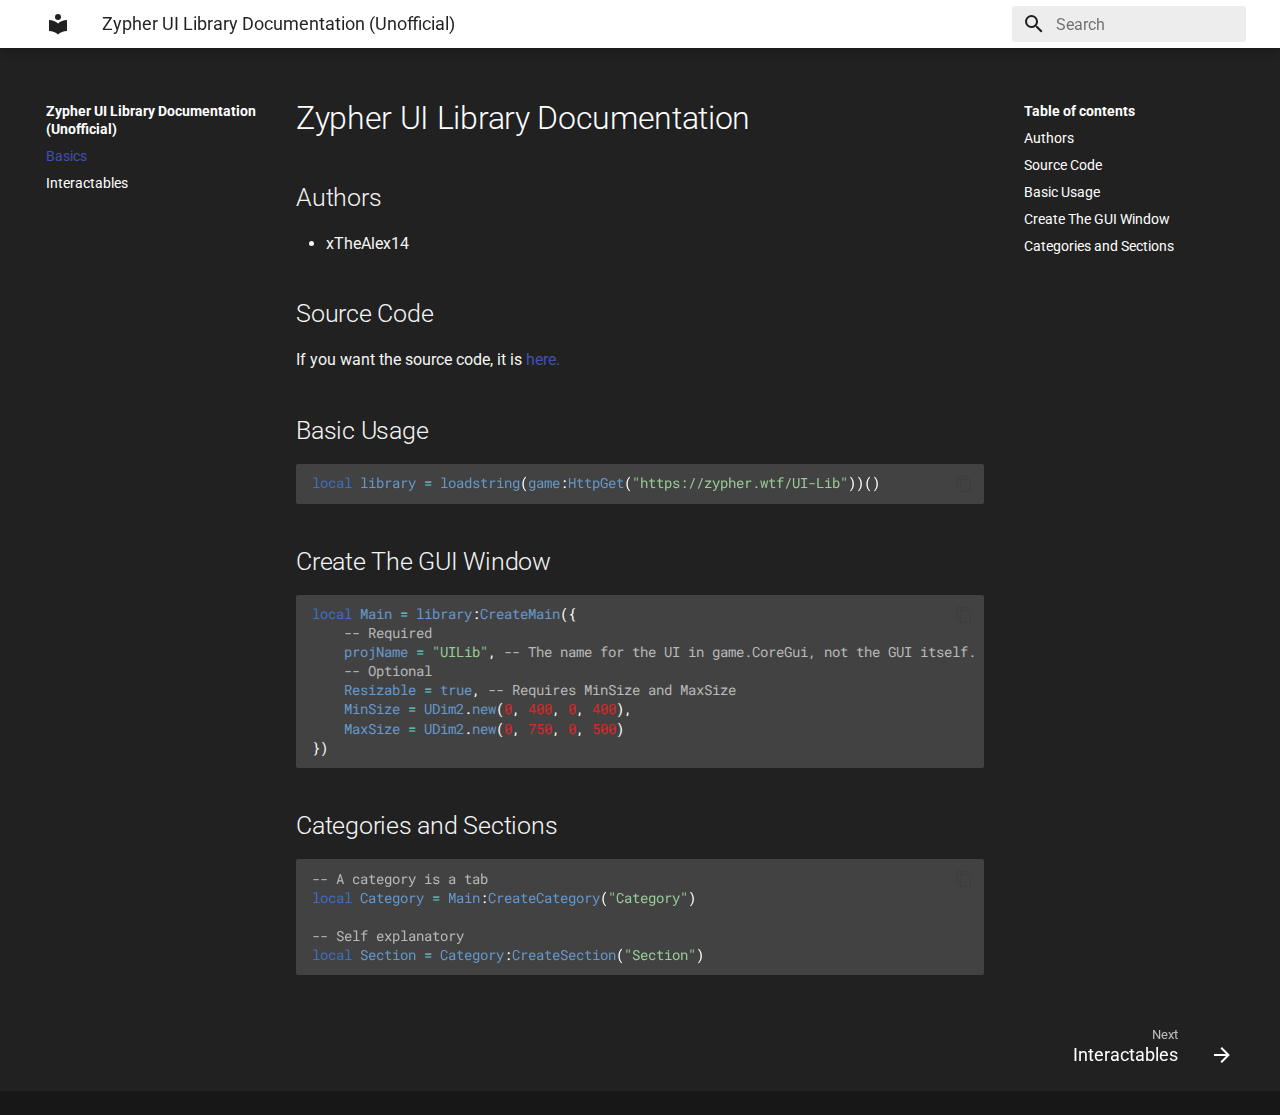
==== commit 16b48c2a: "Deployed 0b0c15a with MkDocs version: 1.1.2" ====
--- a/index.html
+++ b/index.html
@@ -9,7 +9,7 @@
       
       
       
-      <link rel="shortcut icon" href="images/favicon.png">
+      <link rel="shortcut icon" href="assets/images/favicon.png">
       <meta name="generator" content="mkdocs-1.1.2, mkdocs-material-6.2.8">
     
     
@@ -50,12 +50,10 @@
       
     
     
-<link rel='icon' type="image/png" href='https://cdn.soldexe.tk/l9nUzdSO.png' />
 <meta property="og:type" content="website" />
-<meta property="og:title" content="Alpha X" />
-<meta property="og:description" content="Alpha X Script Documentation" />
+<meta property="og:title" content="Zypher UI Library" />
+<meta property="og:description" content="Zypher UI Library Documentation" />
 <meta property="og:url" content="None" />
-<meta property="og:image" content="https://cdn.soldexe.tk/l9nUzdSO.png" />
 
   </head>
   
@@ -90,7 +88,8 @@
   <nav class="md-header-nav md-grid" aria-label="Header">
     <a href="." title="Zypher UI Library Documentation (Unofficial)" class="md-header-nav__button md-logo" aria-label="Zypher UI Library Documentation (Unofficial)">
       
-  <img src="assets/logo.png" alt="logo">
+  
+  <svg xmlns="http://www.w3.org/2000/svg" viewBox="0 0 24 24"><path d="M12 8a3 3 0 003-3 3 3 0 00-3-3 3 3 0 00-3 3 3 3 0 003 3m0 3.54C9.64 9.35 6.5 8 3 8v11c3.5 0 6.64 1.35 9 3.54 2.36-2.19 5.5-3.54 9-3.54V8c-3.5 0-6.64 1.35-9 3.54z"/></svg>
 
     </a>
     <label class="md-header-nav__button md-icon" for="__drawer">
@@ -169,7 +168,8 @@
   <label class="md-nav__title" for="__drawer">
     <a href="." title="Zypher UI Library Documentation (Unofficial)" class="md-nav__button md-logo" aria-label="Zypher UI Library Documentation (Unofficial)">
       
-  <img src="assets/logo.png" alt="logo">
+  
+  <svg xmlns="http://www.w3.org/2000/svg" viewBox="0 0 24 24"><path d="M12 8a3 3 0 003-3 3 3 0 00-3-3 3 3 0 00-3 3 3 3 0 003 3m0 3.54C9.64 9.35 6.5 8 3 8v11c3.5 0 6.64 1.35 9 3.54 2.36-2.19 5.5-3.54 9-3.54V8c-3.5 0-6.64 1.35-9 3.54z"/></svg>
 
     </a>
     Zypher UI Library Documentation (Unofficial)
